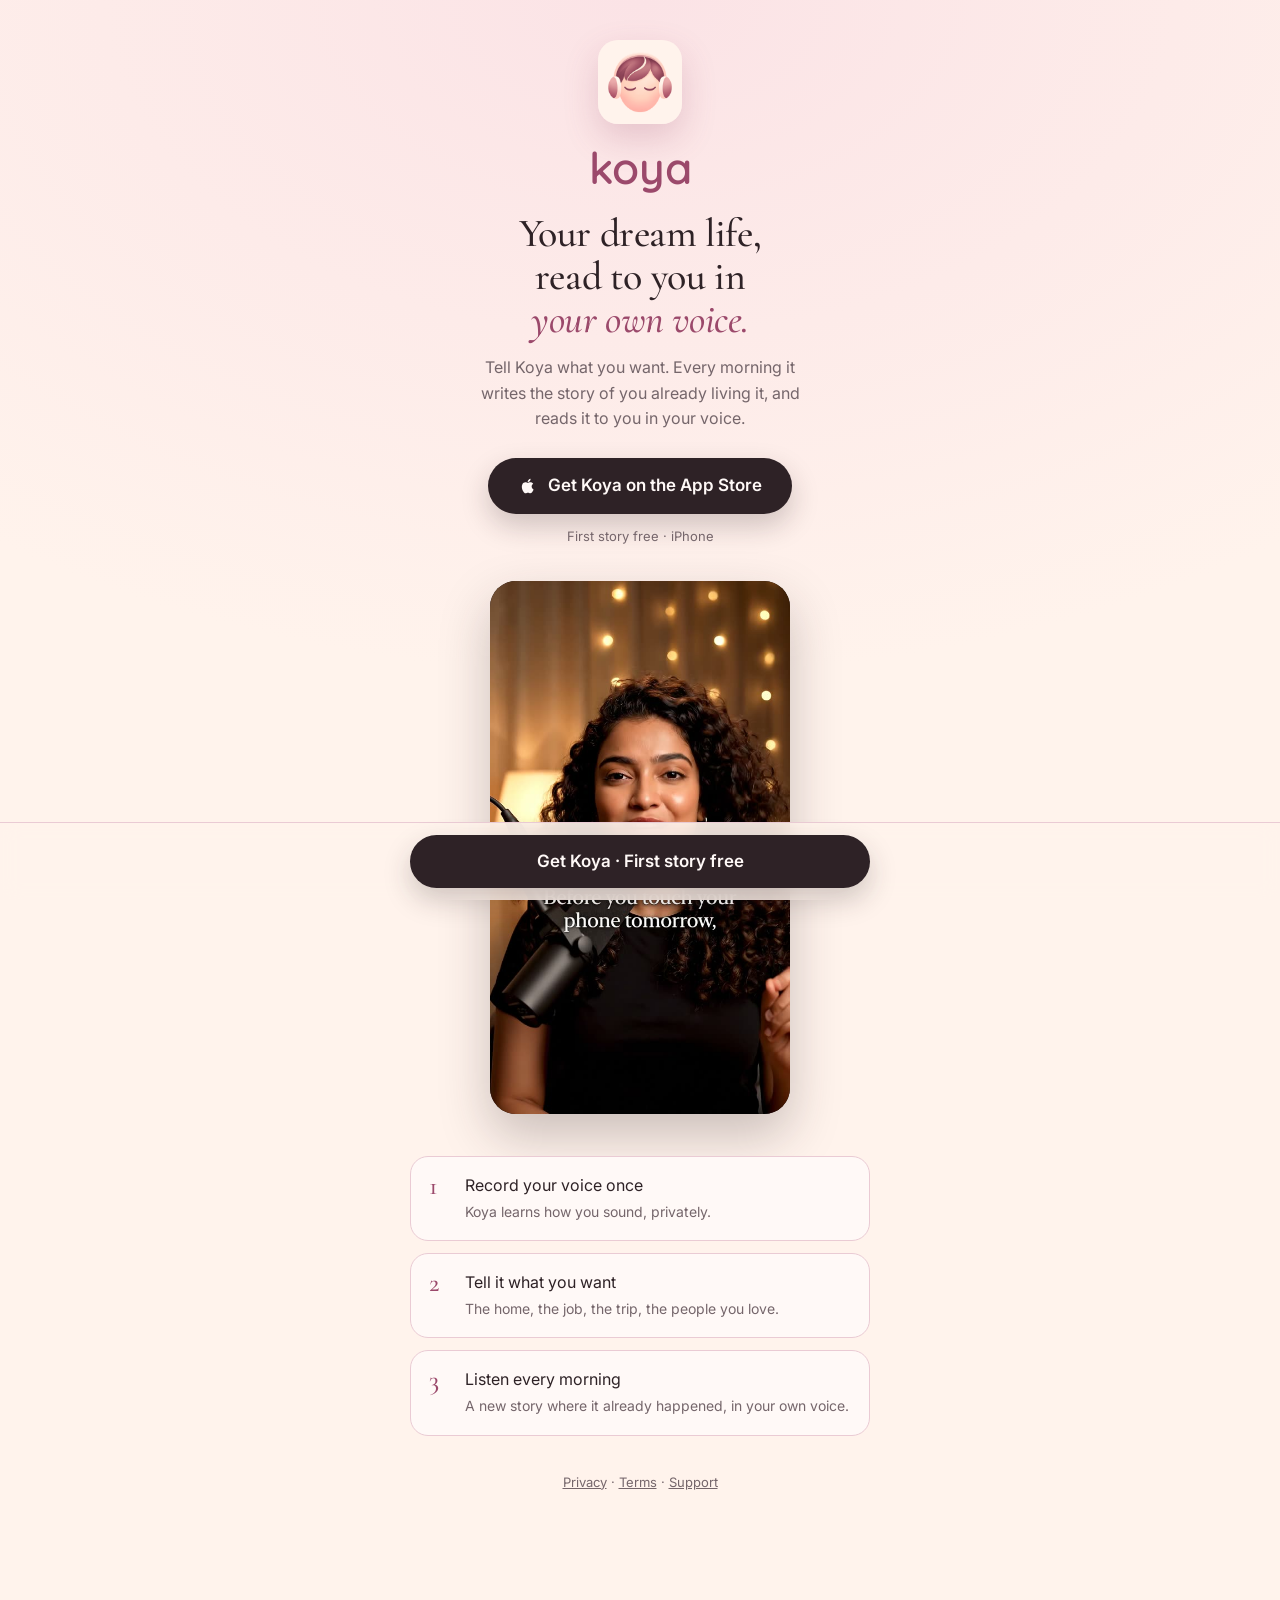
==== get.html @ e6a38f5e "Add Get Koya landing page for ads Co-Authored-By: Claude Opus 5.5 <noreply@anthropic.com> Claude-Ses" ====
<!DOCTYPE html>
<html lang="en">
<head>
<meta charset="utf-8">
<meta name="viewport" content="width=device-width, initial-scale=1, viewport-fit=cover">
<title>Koya: your dream life, in your own voice</title>
<meta name="description" content="Koya writes a short story of your goals already coming true and reads it to you in your own voice, every morning. First story free on iPhone.">
<meta property="og:title" content="Koya: your dream life, in your own voice">
<meta property="og:description" content="A new manifestation story every morning, read to you in your own voice. First story free on iPhone.">
<meta property="og:image" content="https://sibijr.github.io/koya-legal/assets/koya-ad-poster.jpg">
<meta name="apple-itunes-app" content="app-id=6812510895">
<link rel="icon" href="assets/koya-icon.png">
<link rel="preconnect" href="https://fonts.googleapis.com">
<link rel="preconnect" href="https://fonts.gstatic.com" crossorigin>
<link href="https://fonts.googleapis.com/css2?family=Cormorant+Garamond:ital,wght@0,500;1,500&family=Quicksand:wght@600&family=Inter:wght@400;500;600&display=swap" rel="stylesheet">
<style>
  :root {
    --paper:#FFF3EC; --surface:#FFF9F7; --ink:#2E2226; --ink2:#75666B;
    --rule:#EACBD4; --signal:#9B496B; --blush:#FBE3E6;
  }
  * { box-sizing:border-box; }
  html { -webkit-text-size-adjust:100%; }
  body {
    margin:0; color:var(--ink); background:var(--paper);
    background-image:radial-gradient(ellipse 120% 60% at 50% 0%, var(--blush) 0%, var(--paper) 70%);
    font:400 16px/1.6 Inter, -apple-system, BlinkMacSystemFont, "Segoe UI", sans-serif;
    padding:0 16px env(safe-area-inset-bottom);
  }
  main { max-width:460px; margin:0 auto; padding:40px 0 120px; text-align:center; }
  .icon { width:84px; height:84px; border-radius:20px; box-shadow:0 14px 34px rgba(155,73,107,.22); }
  .wordmark { font:600 44px/1 Quicksand, sans-serif; color:var(--signal); margin:14px 0 0; letter-spacing:-.01em; }
  h1 { font:500 40px/1.08 "Cormorant Garamond", Georgia, serif; margin:22px 0 0; letter-spacing:-.01em; }
  h1 i { color:var(--signal); }
  .sub { color:var(--ink2); font-size:16px; margin:14px auto 0; max-width:340px; }
  .cta {
    display:inline-flex; align-items:center; gap:10px; margin-top:26px;
    background:var(--ink); color:#FFF9F7; text-decoration:none;
    font:600 17px/1 Inter, sans-serif; padding:18px 30px; border-radius:999px;
    box-shadow:0 12px 28px rgba(46,34,38,.22);
  }
  .cta svg { width:20px; height:20px; fill:currentColor; }
  .fine { color:var(--ink2); font-size:13px; margin-top:12px; }
  .video {
    margin:34px auto 0; width:min(78vw,300px); aspect-ratio:9/16; border-radius:26px; overflow:hidden;
    box-shadow:0 22px 50px rgba(46,34,38,.25); background:#1a1214;
  }
  .video video { width:100%; height:100%; object-fit:cover; display:block; }
  .steps { text-align:left; margin:42px 0 0; padding:0; list-style:none; }
  .steps li {
    background:var(--surface); border:1px solid var(--rule); border-radius:18px;
    padding:16px 18px; margin-bottom:12px; display:flex; gap:14px; align-items:flex-start;
  }
  .steps b { font:500 26px/1 "Cormorant Garamond", serif; color:var(--signal); min-width:22px; }
  .steps p { margin:0; }
  .steps span { color:var(--ink2); font-size:14px; }
  .sticky {
    position:fixed; left:0; right:0; bottom:0; padding:12px 16px calc(12px + env(safe-area-inset-bottom));
    background:rgba(255,243,236,.92); backdrop-filter:blur(10px); -webkit-backdrop-filter:blur(10px);
    border-top:1px solid var(--rule); display:flex; justify-content:center;
  }
  .sticky .cta { margin:0; width:100%; max-width:460px; justify-content:center; }
  footer { color:var(--ink2); font-size:13px; margin-top:36px; }
  footer a { color:var(--ink2); }
</style>
</head>
<body>
<main>
  <img class="icon" src="assets/koya-icon.png" alt="Koya app icon" width="84" height="84">
  <p class="wordmark">koya</p>
  <h1>Your dream life,<br>read to you in<br><i>your own voice.</i></h1>
  <p class="sub">Tell Koya what you want. Every morning it writes the story of you already living it, and reads it to you in your voice.</p>

  <a class="cta" href="https://apps.apple.com/app/id6812510895" data-cta="hero">
    <svg viewBox="0 0 24 24" aria-hidden="true"><path d="M16.37 12.6c-.02-2.2 1.8-3.26 1.88-3.31-1.03-1.5-2.62-1.7-3.18-1.72-1.35-.14-2.64.8-3.33.8-.69 0-1.74-.78-2.86-.76-1.47.02-2.83.86-3.59 2.18-1.53 2.65-.39 6.57 1.1 8.72.73 1.05 1.6 2.23 2.73 2.19 1.1-.04 1.51-.71 2.84-.71 1.32 0 1.7.71 2.86.69 1.18-.02 1.93-1.07 2.65-2.13.84-1.22 1.18-2.4 1.2-2.46-.03-.01-2.3-.88-2.32-3.49zM14.2 6.13c.6-.73 1.01-1.75.9-2.76-.87.04-1.92.58-2.54 1.31-.56.65-1.05 1.69-.92 2.68.97.08 1.96-.49 2.56-1.23z"/></svg>
    Get Koya on the App Store
  </a>
  <p class="fine">First story free · iPhone</p>

  <div class="video">
    <video src="assets/koya-ad.mp4" poster="assets/koya-ad-poster.jpg" autoplay muted loop playsinline preload="metadata"></video>
  </div>

  <ul class="steps">
    <li><b>1</b><p>Record your voice once<br><span>Koya learns how you sound, privately.</span></p></li>
    <li><b>2</b><p>Tell it what you want<br><span>The home, the job, the trip, the people you love.</span></p></li>
    <li><b>3</b><p>Listen every morning<br><span>A new story where it already happened, in your own voice.</span></p></li>
  </ul>

  <footer>
    <a href="privacy.html">Privacy</a> · <a href="terms.html">Terms</a> · <a href="support.html">Support</a>
  </footer>
</main>

<div class="sticky">
  <a class="cta" href="https://apps.apple.com/app/id6812510895" data-cta="sticky">Get Koya · First story free</a>
</div>
</body>
</html>
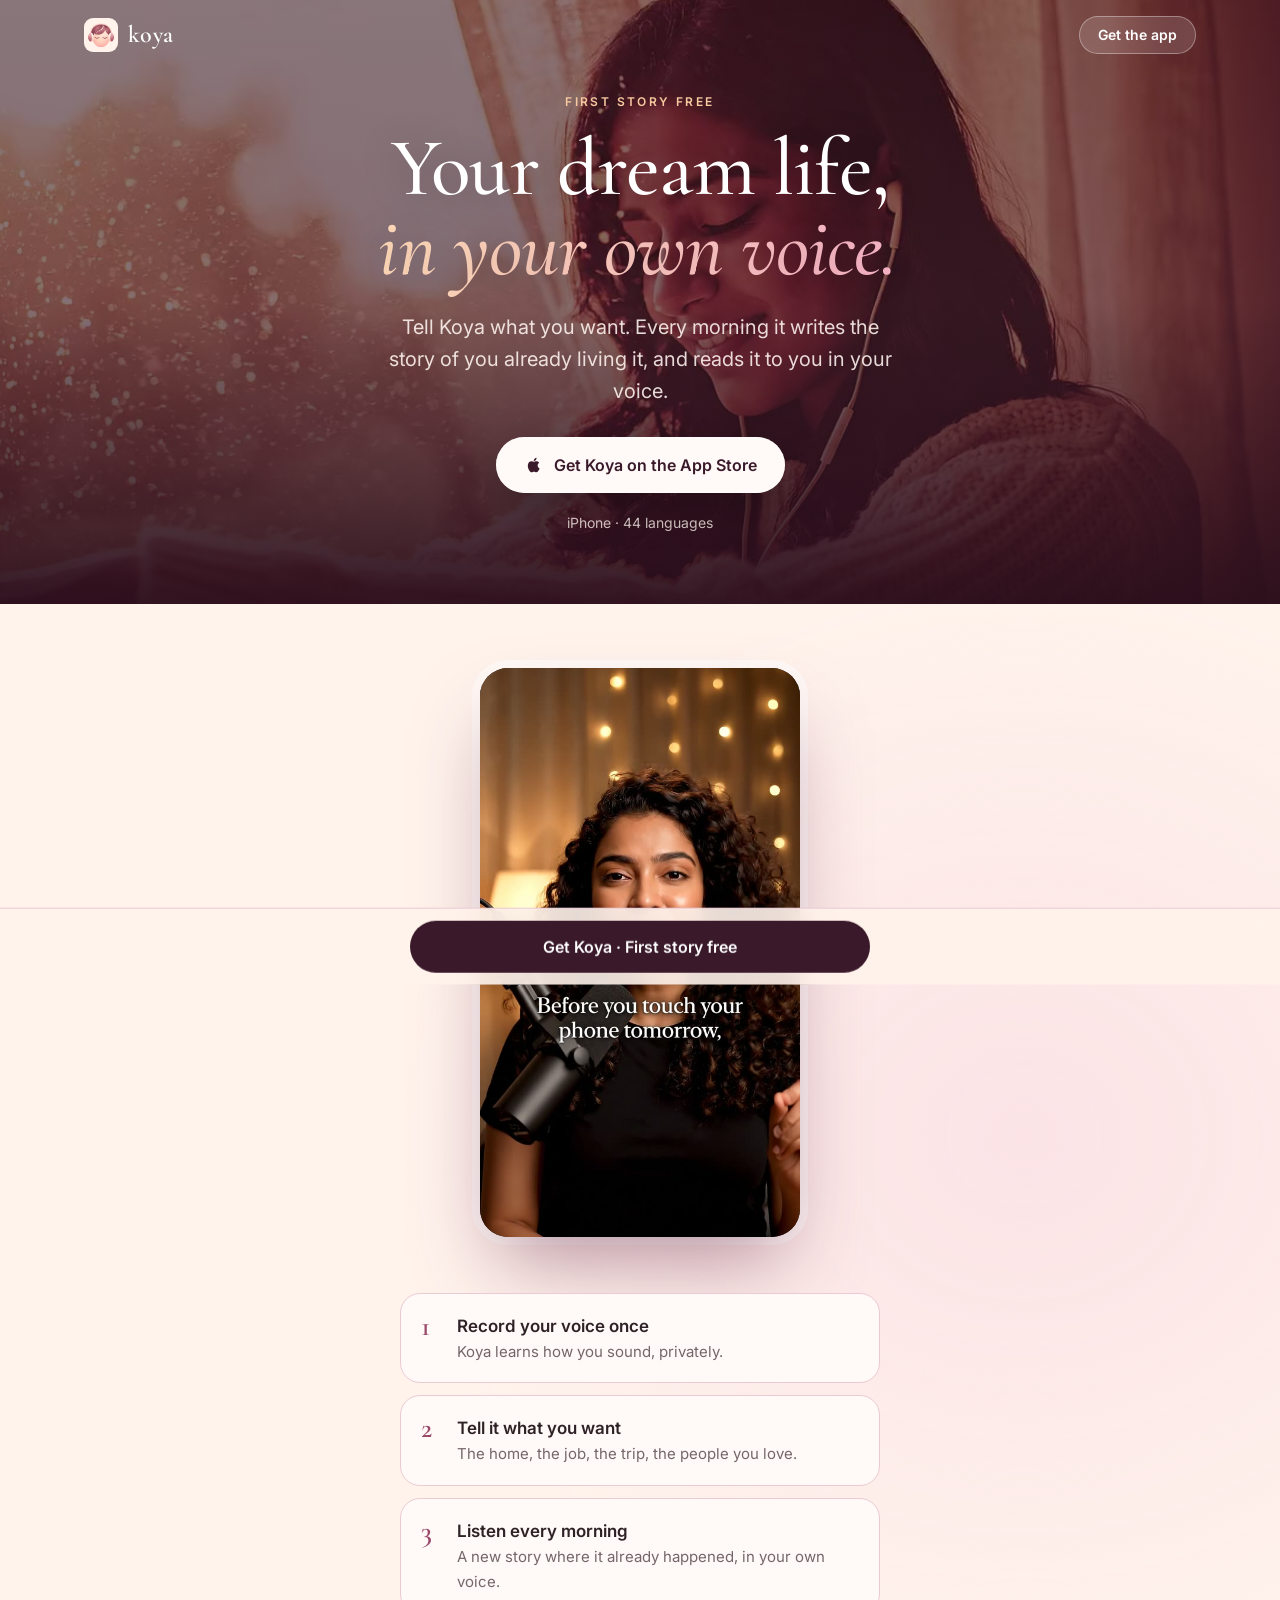
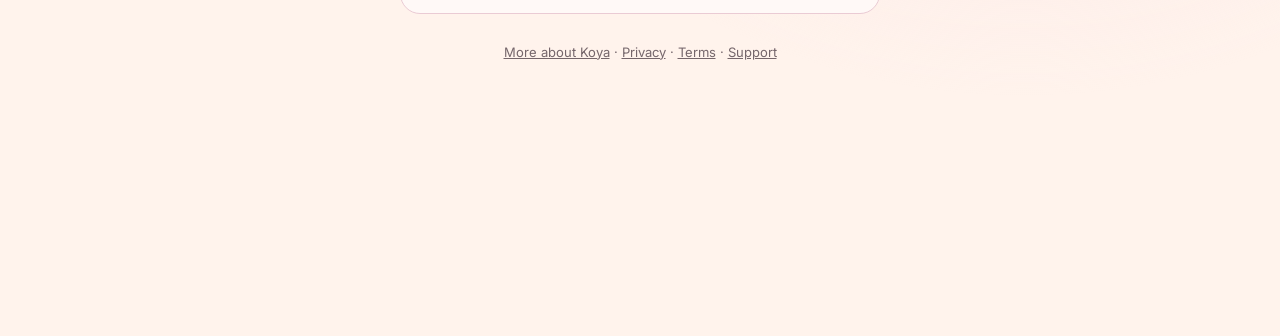
==== commit fc8cfc7b: "koyamanifest.com: new marketing site, restyled legal pages, ad landing page Hero and ambient video l" ====
--- a/get.html
+++ b/get.html
@@ -3,96 +3,89 @@
 <head>
 <meta charset="utf-8">
 <meta name="viewport" content="width=device-width, initial-scale=1, viewport-fit=cover">
-<title>Koya: your dream life, in your own voice</title>
+<title>Get Koya · Your dream life, in your own voice</title>
 <meta name="description" content="Koya writes a short story of your goals already coming true and reads it to you in your own voice, every morning. First story free on iPhone.">
+<link rel="canonical" href="https://koyamanifest.com/get">
 <meta property="og:title" content="Koya: your dream life, in your own voice">
 <meta property="og:description" content="A new manifestation story every morning, read to you in your own voice. First story free on iPhone.">
-<meta property="og:image" content="https://sibijr.github.io/koya-legal/assets/koya-ad-poster.jpg">
+<meta property="og:image" content="https://koyamanifest.com/assets/og.jpg">
+<meta name="twitter:card" content="summary_large_image">
 <meta name="apple-itunes-app" content="app-id=6812510895">
+<meta name="theme-color" content="#3A1A2A">
 <link rel="icon" href="assets/koya-icon.png">
 <link rel="preconnect" href="https://fonts.googleapis.com">
 <link rel="preconnect" href="https://fonts.gstatic.com" crossorigin>
-<link href="https://fonts.googleapis.com/css2?family=Cormorant+Garamond:ital,wght@0,500;1,500&family=Quicksand:wght@600&family=Inter:wght@400;500;600&display=swap" rel="stylesheet">
+<link href="https://fonts.googleapis.com/css2?family=Cormorant+Garamond:ital,wght@0,500;0,600;1,500;1,600&family=Inter:wght@400;500;600&display=swap" rel="stylesheet">
+<link rel="stylesheet" href="site.css">
 <style>
-  :root {
-    --paper:#FFF3EC; --surface:#FFF9F7; --ink:#2E2226; --ink2:#75666B;
-    --rule:#EACBD4; --signal:#9B496B; --blush:#FBE3E6;
-  }
-  * { box-sizing:border-box; }
-  html { -webkit-text-size-adjust:100%; }
-  body {
-    margin:0; color:var(--ink); background:var(--paper);
-    background-image:radial-gradient(ellipse 120% 60% at 50% 0%, var(--blush) 0%, var(--paper) 70%);
-    font:400 16px/1.6 Inter, -apple-system, BlinkMacSystemFont, "Segoe UI", sans-serif;
-    padding:0 16px env(safe-area-inset-bottom);
-  }
-  main { max-width:460px; margin:0 auto; padding:40px 0 120px; text-align:center; }
-  .icon { width:84px; height:84px; border-radius:20px; box-shadow:0 14px 34px rgba(155,73,107,.22); }
-  .wordmark { font:600 44px/1 Quicksand, sans-serif; color:var(--signal); margin:14px 0 0; letter-spacing:-.01em; }
-  h1 { font:500 40px/1.08 "Cormorant Garamond", Georgia, serif; margin:22px 0 0; letter-spacing:-.01em; }
-  h1 i { color:var(--signal); }
-  .sub { color:var(--ink2); font-size:16px; margin:14px auto 0; max-width:340px; }
-  .cta {
-    display:inline-flex; align-items:center; gap:10px; margin-top:26px;
-    background:var(--ink); color:#FFF9F7; text-decoration:none;
-    font:600 17px/1 Inter, sans-serif; padding:18px 30px; border-radius:999px;
-    box-shadow:0 12px 28px rgba(46,34,38,.22);
-  }
-  .cta svg { width:20px; height:20px; fill:currentColor; }
-  .fine { color:var(--ink2); font-size:13px; margin-top:12px; }
-  .video {
-    margin:34px auto 0; width:min(78vw,300px); aspect-ratio:9/16; border-radius:26px; overflow:hidden;
-    box-shadow:0 22px 50px rgba(46,34,38,.25); background:#1a1214;
-  }
-  .video video { width:100%; height:100%; object-fit:cover; display:block; }
-  .steps { text-align:left; margin:42px 0 0; padding:0; list-style:none; }
-  .steps li {
-    background:var(--surface); border:1px solid var(--rule); border-radius:18px;
-    padding:16px 18px; margin-bottom:12px; display:flex; gap:14px; align-items:flex-start;
-  }
-  .steps b { font:500 26px/1 "Cormorant Garamond", serif; color:var(--signal); min-width:22px; }
-  .steps p { margin:0; }
-  .steps span { color:var(--ink2); font-size:14px; }
-  .sticky {
-    position:fixed; left:0; right:0; bottom:0; padding:12px 16px calc(12px + env(safe-area-inset-bottom));
-    background:rgba(255,243,236,.92); backdrop-filter:blur(10px); -webkit-backdrop-filter:blur(10px);
-    border-top:1px solid var(--rule); display:flex; justify-content:center;
-  }
-  .sticky .cta { margin:0; width:100%; max-width:460px; justify-content:center; }
-  footer { color:var(--ink2); font-size:13px; margin-top:36px; }
-  footer a { color:var(--ink2); }
+  .get-hero { min-height:auto; padding-bottom:30px; }
+  .get-hero .hero-inner { grid-template-columns:1fr; text-align:center; padding:96px 20px 40px; max-width:620px; }
+  .get-hero .lede { margin:22px auto 30px; }
+  .get-hero .hero-cta { justify-content:center; flex-direction:column; }
+  .get-hero .hero-shade { background:linear-gradient(to bottom, rgba(42,14,28,.55), rgba(58,26,42,.62) 50%, rgba(42,14,28,.95)); }
+  .get-hero .hero-video { object-position:78% center; }
+  .reel { width:min(78vw, 320px); aspect-ratio:9/16; margin:0 auto; border-radius:28px; overflow:hidden; background:#1a1214;
+    box-shadow:0 40px 80px -20px rgba(110,47,77,.5), 0 0 0 8px rgba(255,255,255,.5); }
+  .reel video { width:100%; height:100%; object-fit:cover; display:block; }
+  .get-steps { list-style:none; padding:0; margin:56px auto 0; max-width:480px; display:grid; gap:12px; text-align:left; }
+  .get-steps li { display:flex; gap:16px; align-items:flex-start; background:var(--surface); border:1px solid var(--rule); border-radius:20px; padding:18px 20px; }
+  .get-steps b { font:600 28px/1 var(--serif); color:var(--signal); min-width:20px; }
+  .get-steps p { margin:0; font-weight:600; } .get-steps span { display:block; font-weight:400; color:var(--ink2); font-size:15px; }
+  .sticky { position:fixed; left:0; right:0; bottom:0; z-index:40; padding:12px 16px calc(12px + env(safe-area-inset-bottom));
+    background:rgba(255,243,236,.9); backdrop-filter:blur(12px); -webkit-backdrop-filter:blur(12px); border-top:1px solid var(--rule);
+    display:flex; justify-content:center; transform:translateY(110%); transition:transform .4s; }
+  .sticky.show { transform:none; }
+  .sticky .btn { width:100%; max-width:460px; justify-content:center; background:var(--plum); color:#fff; }
+  .get-body { padding-bottom:120px; }
 </style>
 </head>
 <body>
-<main>
-  <img class="icon" src="assets/koya-icon.png" alt="Koya app icon" width="84" height="84">
-  <p class="wordmark">koya</p>
-  <h1>Your dream life,<br>read to you in<br><i>your own voice.</i></h1>
-  <p class="sub">Tell Koya what you want. Every morning it writes the story of you already living it, and reads it to you in your voice.</p>
 
-  <a class="cta" href="https://apps.apple.com/app/id6812510895" data-cta="hero">
-    <svg viewBox="0 0 24 24" aria-hidden="true"><path d="M16.37 12.6c-.02-2.2 1.8-3.26 1.88-3.31-1.03-1.5-2.62-1.7-3.18-1.72-1.35-.14-2.64.8-3.33.8-.69 0-1.74-.78-2.86-.76-1.47.02-2.83.86-3.59 2.18-1.53 2.65-.39 6.57 1.1 8.72.73 1.05 1.6 2.23 2.73 2.19 1.1-.04 1.51-.71 2.84-.71 1.32 0 1.7.71 2.86.69 1.18-.02 1.93-1.07 2.65-2.13.84-1.22 1.18-2.4 1.2-2.46-.03-.01-2.3-.88-2.32-3.49zM14.2 6.13c.6-.73 1.01-1.75.9-2.76-.87.04-1.92.58-2.54 1.31-.56.65-1.05 1.69-.92 2.68.97.08 1.96-.49 2.56-1.23z"/></svg>
-    Get Koya on the App Store
-  </a>
-  <p class="fine">First story free · iPhone</p>
+<header class="nav" id="nav">
+  <a class="logo" href="/" aria-label="Koya home"><img src="assets/icon.webp" alt="" width="34" height="34"><span>koya</span></a>
+  <a class="btn btn-small" href="https://apps.apple.com/app/id6812510895" data-cta="nav">Get the app</a>
+</header>
 
-  <div class="video">
-    <video src="assets/koya-ad.mp4" poster="assets/koya-ad-poster.jpg" autoplay muted loop playsinline preload="metadata"></video>
+<section class="hero get-hero">
+  <video class="hero-video" src="assets/hero.mp4" poster="assets/hero-poster.jpg" autoplay muted loop playsinline preload="auto" aria-hidden="true"></video>
+  <div class="hero-shade"></div>
+  <div class="hero-inner">
+    <div class="hero-copy">
+      <p class="kicker">First story free</p>
+      <h1>Your dream life,<br><em>in your own voice.</em></h1>
+      <p class="lede">Tell Koya what you want. Every morning it writes the story of you already living it, and reads it to you in your voice.</p>
+      <div class="hero-cta">
+        <a class="btn btn-light" href="https://apps.apple.com/app/id6812510895" data-cta="hero">
+          <svg viewBox="0 0 24 24" aria-hidden="true"><path d="M16.37 12.6c-.02-2.2 1.8-3.26 1.88-3.31-1.03-1.5-2.62-1.7-3.18-1.72-1.35-.14-2.64.8-3.33.8-.69 0-1.74-.78-2.86-.76-1.47.02-2.83.86-3.59 2.18-1.53 2.65-.39 6.57 1.1 8.72.73 1.05 1.6 2.23 2.73 2.19 1.1-.04 1.51-.71 2.84-.71 1.32 0 1.7.71 2.86.69 1.18-.02 1.93-1.07 2.65-2.13.84-1.22 1.18-2.4 1.2-2.46-.03-.01-2.3-.88-2.32-3.49zM14.2 6.13c.6-.73 1.01-1.75.9-2.76-.87.04-1.92.58-2.54 1.31-.56.65-1.05 1.69-.92 2.68.97.08 1.96-.49 2.56-1.23z"/></svg>
+          Get Koya on the App Store
+        </a>
+        <span class="hero-fine">iPhone · 44 languages</span>
+      </div>
+    </div>
   </div>
+</section>
 
-  <ul class="steps">
-    <li><b>1</b><p>Record your voice once<br><span>Koya learns how you sound, privately.</span></p></li>
-    <li><b>2</b><p>Tell it what you want<br><span>The home, the job, the trip, the people you love.</span></p></li>
-    <li><b>3</b><p>Listen every morning<br><span>A new story where it already happened, in your own voice.</span></p></li>
-  </ul>
+<section class="story get-body">
+  <div class="wrap" style="padding-top:64px;text-align:center">
+    <div class="reel"><video src="assets/koya-ad.mp4" poster="assets/koya-ad-poster.jpg" autoplay muted loop playsinline preload="metadata"></video></div>
+    <ul class="get-steps">
+      <li><b>1</b><p>Record your voice once<span>Koya learns how you sound, privately.</span></p></li>
+      <li><b>2</b><p>Tell it what you want<span>The home, the job, the trip, the people you love.</span></p></li>
+      <li><b>3</b><p>Listen every morning<span>A new story where it already happened, in your own voice.</span></p></li>
+    </ul>
+    <p class="fineprint"><a href="/">More about Koya</a> · <a href="privacy">Privacy</a> · <a href="terms">Terms</a> · <a href="support">Support</a></p>
+  </div>
+</section>
 
-  <footer>
-    <a href="privacy.html">Privacy</a> · <a href="terms.html">Terms</a> · <a href="support.html">Support</a>
-  </footer>
-</main>
+<div class="sticky" id="sticky">
+  <a class="btn" href="https://apps.apple.com/app/id6812510895" data-cta="sticky">Get Koya · First story free</a>
+</div>
 
-<div class="sticky">
-  <a class="cta" href="https://apps.apple.com/app/id6812510895" data-cta="sticky">Get Koya · First story free</a>
-</div>
+<script>
+  const nav = document.getElementById('nav'), st = document.getElementById('sticky');
+  const f = () => { nav.classList.toggle('solid', scrollY > 300); st.classList.toggle('show', scrollY > 420); };
+  addEventListener('scroll', f, { passive:true }); f();
+  if (matchMedia('(prefers-reduced-motion: reduce)').matches) document.querySelectorAll('video').forEach(v => { v.pause(); v.removeAttribute('autoplay'); });
+</script>
 </body>
 </html>
--- a/site.css
+++ b/site.css
@@ -0,0 +1,236 @@
+/* Koya marketing site. Brand tokens match ios/Koya/Theme.swift (paper, ink, signal). */
+:root {
+  --paper:#FFF3EC; --surface:#FFF9F7; --ink:#2E2226; --ink2:#75666B;
+  --rule:#EACBD4; --signal:#9B496B; --blush:#FBE3E6; --peach:#F9D2BE;
+  --plum:#3A1A2A; --plum2:#6E2F4D; --gold:#F6C9A0;
+  --serif:"Cormorant Garamond", Georgia, serif;
+  --sans:Inter, -apple-system, BlinkMacSystemFont, "Segoe UI", sans-serif;
+}
+* { box-sizing:border-box; }
+html { -webkit-text-size-adjust:100%; scroll-behavior:smooth; }
+body { margin:0; background:var(--paper); color:var(--ink); font:400 17px/1.65 var(--sans); overflow-x:hidden; }
+img { max-width:100%; height:auto; display:block; }
+a { color:inherit; }
+.wrap { max-width:1160px; margin:0 auto; padding:0 24px; }
+.center { text-align:center; margin-left:auto; margin-right:auto; }
+.ta{font-family:"Noto Sans Tamil",var(--sans)} .hi{font-family:"Noto Sans Devanagari",var(--sans)}
+.te{font-family:"Noto Sans Telugu",var(--sans)} .ml{font-family:"Noto Sans Malayalam",var(--sans)}
+.kn{font-family:"Noto Sans Kannada",var(--sans)} .bn{font-family:"Noto Sans Bengali",var(--sans)}
+
+h1, h2 { font-family:var(--serif); font-weight:500; letter-spacing:-.01em; margin:0; }
+h1 em, h2 em { font-style:italic; }
+h2 { font-size:clamp(36px, 5vw, 60px); line-height:1.05; max-width:760px; }
+h2 em { color:var(--signal); }
+h3 { font:600 19px/1.3 var(--sans); margin:0 0 6px; letter-spacing:-.01em; }
+.kicker { font:600 12px/1 var(--sans); letter-spacing:.2em; text-transform:uppercase; color:var(--gold); margin:0 0 20px; }
+.kicker.dark { color:var(--signal); }
+.lede { font-size:clamp(17px, 1.6vw, 20px); line-height:1.6; }
+.muted { color:var(--ink2); }
+.fineprint { color:var(--ink2); font-size:13px; margin-top:28px; }
+section { position:relative; }
+section > .wrap { padding-top:clamp(80px, 11vw, 140px); padding-bottom:clamp(80px, 11vw, 140px); }
+
+/* Buttons */
+.btn { display:inline-flex; align-items:center; gap:10px; text-decoration:none; font:600 16px/1 var(--sans);
+  padding:18px 28px; border-radius:999px; transition:transform .25s, box-shadow .25s; white-space:nowrap; }
+.btn svg { width:20px; height:20px; fill:currentColor; }
+.btn:hover { transform:translateY(-2px); }
+.btn-light { background:#FFF9F7; color:var(--plum); box-shadow:0 14px 40px rgba(0,0,0,.25), 0 0 0 1px rgba(255,255,255,.4) inset; }
+.btn-light:hover { box-shadow:0 18px 50px rgba(246,201,160,.45); }
+.btn-small { padding:11px 18px; font-size:14px; background:rgba(255,249,247,.14); color:#fff;
+  border:1px solid rgba(255,255,255,.35); backdrop-filter:blur(8px); -webkit-backdrop-filter:blur(8px); }
+
+/* Nav */
+.nav { position:fixed; inset:0 0 auto; z-index:50; display:flex; align-items:center; justify-content:space-between; gap:20px;
+  padding:16px max(24px, calc((100vw - 1160px)/2 + 24px)); color:#fff; transition:background .35s, color .35s, box-shadow .35s; }
+.nav nav { display:flex; gap:30px; font-size:15px; }
+.nav nav a { text-decoration:none; opacity:.85; } .nav nav a:hover { opacity:1; }
+.logo { display:flex; align-items:center; gap:10px; text-decoration:none; font:600 24px/1 var(--serif); letter-spacing:.02em; }
+.logo img { border-radius:9px; }
+.nav.solid { background:rgba(255,243,236,.86); color:var(--ink); box-shadow:0 1px 0 var(--rule);
+  backdrop-filter:blur(14px) saturate(1.4); -webkit-backdrop-filter:blur(14px) saturate(1.4); }
+.nav.solid .btn-small { background:var(--plum); border-color:var(--plum); color:#fff; }
+
+/* Hero */
+.hero { min-height:min(100svh, 1000px); display:flex; align-items:center; overflow:hidden; color:#fff; background:var(--plum); }
+.hero-video { position:absolute; inset:0; width:100%; height:100%; object-fit:cover; transform:scale(1.04); animation:drift 24s ease-in-out infinite alternate; }
+@keyframes drift { to { transform:scale(1.12) translate(-1.5%, -1%); } }
+.hero-shade { position:absolute; inset:0;
+  background:
+    radial-gradient(ellipse 80% 70% at 85% 30%, rgba(246,201,160,.18), transparent 60%),
+    linear-gradient(100deg, rgba(42,14,28,.88) 0%, rgba(58,26,42,.62) 42%, rgba(110,47,77,.18) 75%, rgba(58,26,42,.35) 100%),
+    linear-gradient(to top, rgba(42,14,28,.85), transparent 35%); }
+.hero-grain { position:absolute; inset:-50%; opacity:.07; pointer-events:none;
+  background-image:url("data:image/svg+xml,%3Csvg xmlns='http://www.w3.org/2000/svg' width='160' height='160'%3E%3Cfilter id='n'%3E%3CfeTurbulence baseFrequency='.9' numOctaves='2'/%3E%3C/filter%3E%3Crect width='100%25' height='100%25' filter='url(%23n)'/%3E%3C/svg%3E");
+  animation:grain 1.2s steps(4) infinite; }
+@keyframes grain { 25%{transform:translate(-3%,2%)} 50%{transform:translate(2%,-3%)} 75%{transform:translate(-1%,3%)} }
+.hero-inner { position:relative; z-index:2; width:100%; max-width:1160px; margin:0 auto; padding:120px 24px 90px;
+  display:grid; grid-template-columns:1.15fr .85fr; gap:40px; align-items:center; }
+.hero h1 { font-size:clamp(46px, 6.4vw, 92px); line-height:.98; text-shadow:0 4px 40px rgba(0,0,0,.25); }
+.hero h1 em { color:var(--gold); background:linear-gradient(90deg, #FFD9B8, #F7B3C6, #FFD9B8); background-size:200% auto;
+  -webkit-background-clip:text; background-clip:text; color:transparent; animation:shine 7s linear infinite; padding-right:.06em; }
+@keyframes shine { to { background-position:200% center; } }
+.hero .lede { max-width:520px; margin:26px 0 34px; color:rgba(255,245,240,.88); }
+.hero-cta { display:flex; align-items:center; gap:18px; flex-wrap:wrap; }
+.hero-fine { font-size:14px; color:rgba(255,245,240,.75); }
+.now { align-self:end; justify-self:end; display:flex; align-items:center; gap:14px; padding:12px 20px 12px 12px; border-radius:22px;
+  background:rgba(58,26,42,.42); border:1px solid rgba(255,255,255,.22); backdrop-filter:blur(16px) saturate(1.3); -webkit-backdrop-filter:blur(16px) saturate(1.3);
+  box-shadow:0 20px 50px rgba(0,0,0,.25); animation:float 7s ease-in-out infinite; margin-bottom:-20px; }
+.now.reveal.in { animation:float 7s ease-in-out infinite; }
+@keyframes float { 50% { translate:0 -10px; } }
+.now img { border-radius:11px; }
+.now-txt { display:flex; flex-direction:column; line-height:1.3; }
+.now-txt small { font-size:11px; letter-spacing:.08em; text-transform:uppercase; color:rgba(255,236,228,.7); }
+.now-txt b { font:500 20px/1.2 var(--serif); }
+.wave { display:flex; gap:4px; align-items:center; height:28px; margin-left:6px; }
+.wave i, .bigwave i { display:block; width:3px; border-radius:3px; background:linear-gradient(#FFD9B8, #F7B3C6); animation:eq 1.1s ease-in-out infinite; }
+.wave i { height:18px; }
+.wave i:nth-child(3n) { animation-delay:-.3s } .wave i:nth-child(3n+1) { animation-delay:-.7s } .wave i:nth-child(4n) { animation-duration:.8s }
+@keyframes eq { 0%,100% { transform:scaleY(.3); } 50% { transform:scaleY(1); } }
+.scroll-hint { position:absolute; z-index:2; left:50%; bottom:26px; width:26px; height:42px; margin-left:-13px; border:1.5px solid rgba(255,255,255,.5); border-radius:20px; }
+.scroll-hint span { position:absolute; left:50%; top:8px; width:4px; height:8px; margin-left:-2px; border-radius:2px; background:#fff; animation:scrolly 1.8s infinite; }
+@keyframes scrolly { to { transform:translateY(14px); opacity:0; } }
+
+/* Marquee */
+.marquee { overflow:hidden; background:var(--plum); color:rgba(255,236,228,.92); border-top:1px solid rgba(255,255,255,.08); }
+.track { display:flex; gap:60px; width:max-content; padding:22px 0; animation:marq 50s linear infinite; font-size:18px; }
+.track span::before { content:"✦"; color:var(--gold); margin-right:60px; font-family:var(--sans); }
+@keyframes marq { to { transform:translateX(-50%); } }
+
+/* Story */
+.story { background:radial-gradient(ellipse 70% 60% at 80% 40%, var(--blush), transparent 70%), var(--paper); }
+.story-grid { display:grid; grid-template-columns:1fr 1fr; gap:70px; align-items:center; }
+.story-copy p { max-width:470px; margin:22px 0 0; }
+.story-card { margin:0; background:rgba(255,249,247,.85); border:1px solid var(--rule); border-radius:28px; padding:28px;
+  box-shadow:0 40px 80px -30px rgba(110,47,77,.35), 0 0 0 8px rgba(255,255,255,.35); backdrop-filter:blur(10px); }
+.story-head { display:flex; align-items:center; gap:14px; }
+.story-head img { border-radius:11px; }
+.story-head div { flex:1; display:flex; flex-direction:column; }
+.story-head b { font-weight:600; } .story-head span { font-size:13px; color:var(--ink2); }
+.play { width:48px; height:48px; border:0; border-radius:50%; cursor:pointer; background:var(--signal); color:#fff; display:grid; place-items:center;
+  box-shadow:0 8px 24px rgba(155,73,107,.4); transition:transform .2s; }
+.play svg { width:22px; height:22px; fill:currentColor; margin-left:2px; }
+.play:hover { transform:scale(1.06); }
+.play.on { animation:ring 1.6s infinite; }
+@keyframes ring { 0% { box-shadow:0 0 0 0 rgba(155,73,107,.45); } 100% { box-shadow:0 0 0 18px rgba(155,73,107,0); } }
+.story-text { font:500 clamp(21px, 2.1vw, 26px)/1.5 var(--serif); margin:24px 0; color:rgba(46,34,38,.22); }
+.story-text span { transition:color .5s; }
+.story-text span.lit { color:var(--ink); }
+.story-foot { display:flex; align-items:center; gap:16px; font-size:13px; color:var(--ink2); }
+.bar { flex:1; height:4px; border-radius:4px; background:var(--rule); overflow:hidden; }
+.bar i { display:block; height:100%; width:0; background:linear-gradient(90deg, var(--signal), #E59AB4); transition:width .2s linear; }
+
+/* How */
+.how { background:linear-gradient(var(--paper), var(--blush)); }
+.how h2 { margin-bottom:64px; }
+.steps { display:grid; grid-template-columns:repeat(3, 1fr); gap:28px; }
+.step { background:var(--surface); border:1px solid var(--rule); border-radius:28px; padding:0 28px 30px; overflow:hidden; position:relative; }
+.step-phone { height:330px; overflow:hidden; margin:0 -28px 24px; padding-top:30px;
+  background:radial-gradient(circle at 50% 70%, #F7C8D6, var(--blush) 60%); }
+.step-phone img { width:66%; margin:0 auto; filter:drop-shadow(0 20px 30px rgba(110,47,77,.3)); transition:transform .6s cubic-bezier(.2,.8,.2,1); }
+.step:hover .step-phone img { transform:translateY(-12px); }
+.num { position:absolute; top:18px; left:20px; width:36px; height:36px; border-radius:50%; background:#fff; color:var(--signal);
+  font:600 20px/36px var(--serif); text-align:center; box-shadow:0 4px 14px rgba(110,47,77,.18); }
+.step p { color:var(--ink2); margin:0; font-size:16px; }
+
+/* Voice */
+.voice { color:#fff; background:var(--plum); overflow:hidden; }
+.voice-video { position:absolute; inset:0; width:100%; height:100%; object-fit:cover; opacity:.85; }
+.voice-shade { position:absolute; inset:0; background:radial-gradient(ellipse at center, rgba(58,26,42,.25), rgba(42,14,28,.8)); }
+.voice-inner { position:relative; text-align:center; }
+.voice h2 { margin:0 auto; } .voice h2 em { color:var(--gold); }
+.voice .lede { max-width:600px; margin:26px auto 0; color:rgba(255,245,240,.88); }
+.bigwave { display:flex; justify-content:center; align-items:center; gap:6px; height:90px; margin-top:50px; }
+.bigwave i { width:4px; height:80px; }
+.bigwave i:nth-child(odd) { animation-delay:-.4s; } .bigwave i:nth-child(3n) { animation-delay:-.8s; animation-duration:1.4s; }
+.bigwave i:nth-child(5n) { animation-duration:.9s; } .bigwave i:nth-child(7n) { animation-delay:-.2s; }
+.bigwave i:nth-child(-n+4), .bigwave i:nth-last-child(-n+4) { opacity:.4; }
+
+/* Languages */
+.langs { background:var(--paper); }
+.scripts { display:flex; flex-wrap:wrap; justify-content:center; gap:14px; margin-top:54px; }
+.scripts span { padding:14px 24px; border-radius:999px; background:var(--surface); border:1px solid var(--rule); font-size:clamp(17px, 2vw, 22px);
+  color:var(--plum2); transition:transform .3s, background .3s, color .3s; }
+.scripts span:hover { transform:translateY(-4px) rotate(-1deg); background:var(--signal); color:#fff; }
+.scripts span:nth-child(-n+7) { background:linear-gradient(135deg, #FFF9F7, var(--blush)); border-color:#E7B4C5; }
+
+/* Features */
+.features { background:linear-gradient(var(--paper), #FBE8E6 60%, var(--paper)); }
+.features h2 { margin-bottom:56px; }
+.grid { display:grid; grid-template-columns:repeat(3, 1fr); gap:20px; }
+.feat { background:rgba(255,249,247,.7); border:1px solid var(--rule); border-radius:24px; padding:28px; transition:transform .3s, box-shadow .3s; }
+.feat:hover { transform:translateY(-4px); box-shadow:0 24px 50px -20px rgba(110,47,77,.3); }
+.ico { width:48px; height:48px; border-radius:14px; display:grid; place-items:center; font-size:22px; color:var(--signal);
+  background:linear-gradient(135deg, var(--blush), var(--peach)); margin-bottom:18px; }
+.feat p { margin:0; color:var(--ink2); font-size:15.5px; }
+.gallery { display:flex; justify-content:center; align-items:flex-start; gap:18px; margin-top:80px; height:520px; overflow:hidden;
+  -webkit-mask-image:linear-gradient(to bottom, #000 75%, transparent); mask-image:linear-gradient(to bottom, #000 75%, transparent); }
+.gallery img { width:210px; filter:drop-shadow(0 20px 30px rgba(110,47,77,.25)); transition:transform .5s; }
+.gallery img:nth-child(1), .gallery img:nth-child(5) { transform:translateY(80px); }
+.gallery img:nth-child(2), .gallery img:nth-child(4) { transform:translateY(36px); }
+.gallery img:hover { transform:translateY(0) scale(1.02); }
+
+/* Privacy promise */
+.promise { background:var(--surface); border-top:1px solid var(--rule); border-bottom:1px solid var(--rule); }
+.promise-grid { display:grid; grid-template-columns:1fr 1fr; gap:70px; align-items:start; }
+.promise-grid > div p { max-width:440px; margin:22px 0; }
+.link { color:var(--signal); font-weight:600; text-decoration:none; border-bottom:1px solid currentColor; padding-bottom:2px; }
+.promises { list-style:none; margin:0; padding:0; display:grid; gap:14px; }
+.promises li { padding:20px 22px 20px 58px; background:var(--paper); border:1px solid var(--rule); border-radius:18px; position:relative; color:var(--ink2); font-size:16px; }
+.promises li::before { content:"✓"; position:absolute; left:20px; top:19px; width:24px; height:24px; border-radius:50%; background:var(--signal); color:#fff;
+  font-size:13px; line-height:24px; text-align:center; }
+.promises b { color:var(--ink); }
+
+/* Final */
+.final { color:#fff; overflow:hidden;
+  background:radial-gradient(ellipse 60% 80% at 20% 60%, rgba(246,201,160,.35), transparent 60%), linear-gradient(135deg, var(--plum), #8C3D63 60%, #B5627F); }
+.final-grid { display:grid; grid-template-columns:1fr 1fr; gap:70px; align-items:center; }
+.final-art img { border-radius:32px; box-shadow:0 50px 90px -30px rgba(0,0,0,.55); transform:rotate(-2deg); }
+.final-icon { border-radius:22px; box-shadow:0 18px 40px rgba(0,0,0,.3); margin-bottom:28px; }
+.final h2 em { color:var(--gold); }
+.final .lede { margin:20px 0 34px; color:rgba(255,245,240,.88); max-width:420px; }
+
+/* Footer */
+.foot { background:#2A1220; color:rgba(255,236,228,.7); font-size:14px; }
+.foot-inner { display:flex; flex-wrap:wrap; align-items:center; justify-content:space-between; gap:20px; padding-top:40px; padding-bottom:40px; }
+.foot .logo { color:#fff; font-size:22px; }
+.foot .logo img { border-radius:7px; }
+.foot nav { display:flex; gap:26px; }
+.foot nav a { text-decoration:none; } .foot nav a:hover { color:#fff; }
+.foot p { width:100%; margin:0; font-size:13px; opacity:.7; }
+
+/* Reveal */
+.reveal { opacity:0; transform:translateY(28px); transition:opacity .9s cubic-bezier(.2,.8,.2,1), transform .9s cubic-bezier(.2,.8,.2,1); }
+.reveal.in { opacity:1; transform:none; }
+
+/* Responsive */
+@media (max-width: 900px) {
+  .nav nav { display:none; }
+  .hero-inner { grid-template-columns:1fr; text-align:center; padding:110px 20px 70px; }
+  .hero .lede { margin-left:auto; margin-right:auto; }
+  .hero-cta { justify-content:center; flex-direction:column; }
+  .hero { align-items:flex-end; }
+  .hero-video { object-position:78% center; }
+  .now { justify-self:center; margin:6px 0 0; }
+  .hero-shade { background:linear-gradient(to bottom, rgba(42,14,28,.55), rgba(58,26,42,.6) 50%, rgba(42,14,28,.92)); }
+  .story-grid, .promise-grid, .final-grid { grid-template-columns:1fr; gap:44px; }
+  .steps { grid-template-columns:1fr; max-width:460px; margin:0 auto; }
+  .grid { grid-template-columns:1fr 1fr; }
+  .gallery { height:300px; gap:10px; } .gallery img { width:140px; }
+  .gallery img:nth-child(1), .gallery img:nth-child(5) { display:none; }
+  .final-copy { text-align:center; } .final-icon { margin:0 auto 24px; } .final .lede { margin-left:auto; margin-right:auto; }
+  .final-art { max-width:420px; margin:0 auto; }
+}
+@media (max-width: 560px) {
+  .wrap { padding:0 16px; }
+  .nav { padding:12px 16px; }
+  .grid { grid-template-columns:1fr; }
+  .gallery img { width:118px; }
+  .story-card { padding:22px; }
+  .scripts span { padding:10px 18px; }
+  .foot nav { gap:18px; flex-wrap:wrap; }
+}
+@media (prefers-reduced-motion: reduce) {
+  *, *::before, *::after { animation:none !important; transition:none !important; }
+  .reveal { opacity:1; transform:none; }
+}
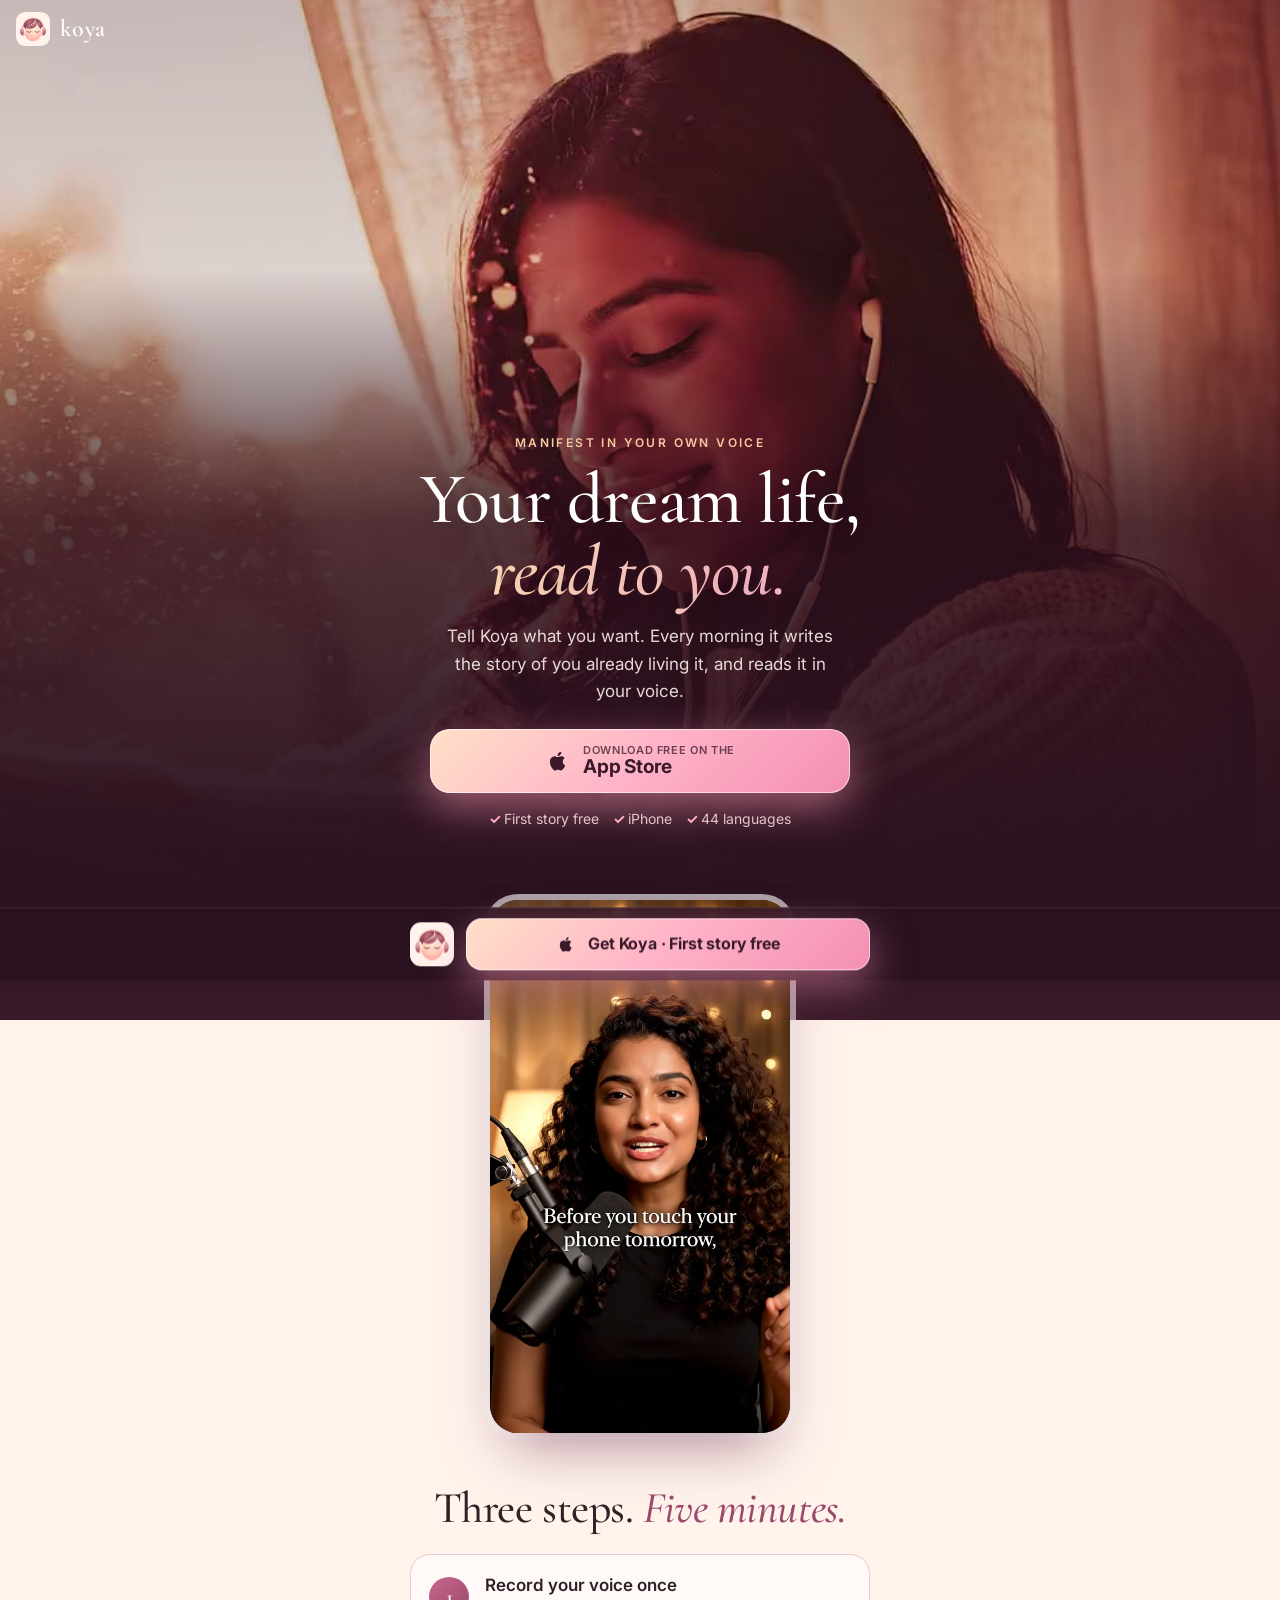
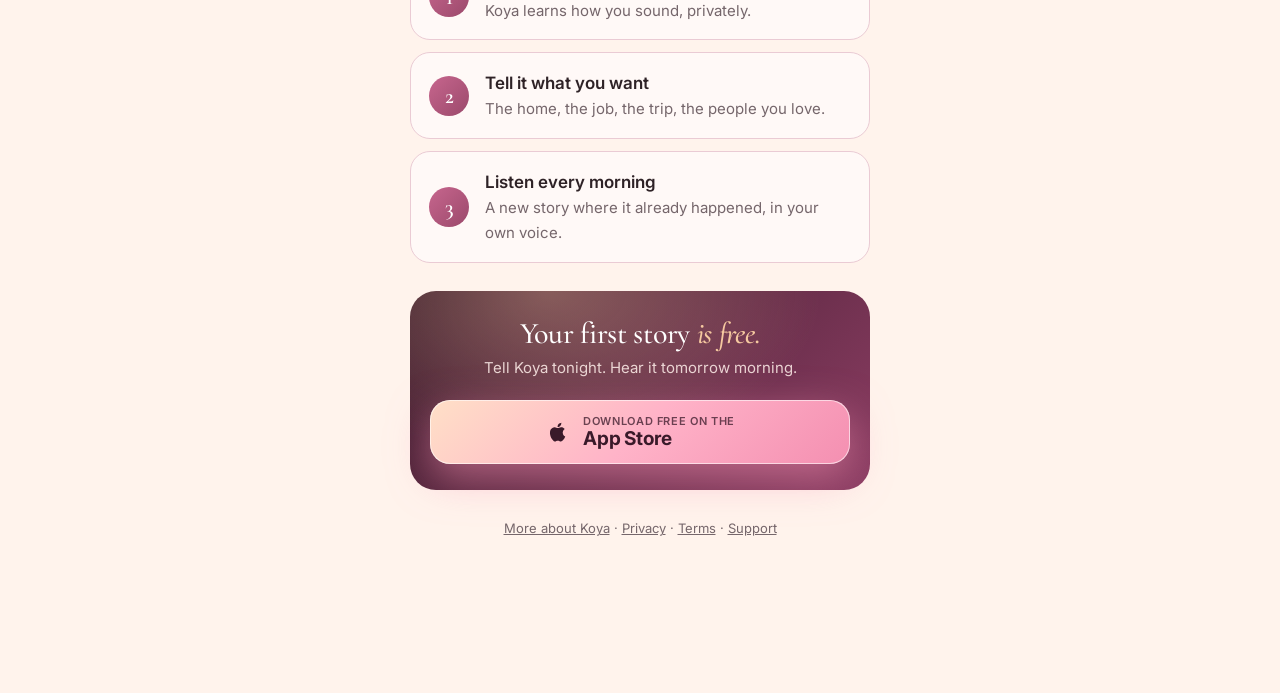
==== commit cf237d9e: "/get: mobile-first layout and a glowing App Store button Hero fills the first screen with the button" ====
--- a/get.html
+++ b/get.html
@@ -11,80 +11,135 @@
 <meta property="og:image" content="https://koyamanifest.com/assets/og.jpg">
 <meta name="twitter:card" content="summary_large_image">
 <meta name="apple-itunes-app" content="app-id=6812510895">
-<meta name="theme-color" content="#3A1A2A">
+<meta name="theme-color" content="#2A1220">
 <link rel="icon" href="assets/koya-icon.png">
 <link rel="preconnect" href="https://fonts.googleapis.com">
 <link rel="preconnect" href="https://fonts.gstatic.com" crossorigin>
-<link href="https://fonts.googleapis.com/css2?family=Cormorant+Garamond:ital,wght@0,500;0,600;1,500;1,600&family=Inter:wght@400;500;600&display=swap" rel="stylesheet">
+<link href="https://fonts.googleapis.com/css2?family=Cormorant+Garamond:ital,wght@0,500;0,600;1,500;1,600&family=Inter:wght@400;500;600;700&display=swap" rel="stylesheet">
+<link rel="preload" as="image" href="assets/hero-poster.jpg">
 <link rel="stylesheet" href="site.css">
 <style>
-  .get-hero { min-height:auto; padding-bottom:30px; }
-  .get-hero .hero-inner { grid-template-columns:1fr; text-align:center; padding:96px 20px 40px; max-width:620px; }
-  .get-hero .lede { margin:22px auto 30px; }
-  .get-hero .hero-cta { justify-content:center; flex-direction:column; }
-  .get-hero .hero-shade { background:linear-gradient(to bottom, rgba(42,14,28,.55), rgba(58,26,42,.62) 50%, rgba(42,14,28,.95)); }
-  .get-hero .hero-video { object-position:78% center; }
-  .reel { width:min(78vw, 320px); aspect-ratio:9/16; margin:0 auto; border-radius:28px; overflow:hidden; background:#1a1214;
-    box-shadow:0 40px 80px -20px rgba(110,47,77,.5), 0 0 0 8px rgba(255,255,255,.5); }
+  body { background:var(--paper); }
+  .nav { padding:12px 16px; }
+
+  /* Hero fills the first screen; the button sits in the thumb zone */
+  .get-hero { min-height:min(100svh, 920px); align-items:flex-end; }
+  .get-hero .hero-video { object-position:76% 20%; }
+  .get-hero .hero-shade { background:linear-gradient(to bottom, rgba(42,14,28,.25) 0%, rgba(42,14,28,.15) 30%, rgba(42,14,28,.8) 58%, #2A1220 100%); }
+  .get-hero .hero-inner { display:block; text-align:center; max-width:520px; padding:0 20px calc(28px + env(safe-area-inset-bottom)); }
+  .get-hero .kicker { margin-bottom:14px; }
+  .get-hero h1 { font-size:clamp(44px, 12vw, 72px); line-height:1; }
+  .get-hero .lede { font-size:17px; margin:16px auto 24px; max-width:400px; }
+
+  /* The download button: big, bright, glowing */
+  .dl { position:relative; display:flex; align-items:center; justify-content:center; gap:12px; width:100%; max-width:420px; margin:0 auto;
+    min-height:64px; padding:0 24px; border-radius:20px; text-decoration:none; overflow:hidden; isolation:isolate;
+    background:linear-gradient(135deg, #FFE0C7 0%, #FFB3C8 50%, #F48FB1 100%); color:#3A1A2A;
+    font:700 19px/1.1 Inter, -apple-system, sans-serif; letter-spacing:-.01em;
+    box-shadow:0 0 0 1px rgba(255,255,255,.6) inset, 0 14px 40px rgba(244,143,177,.55), 0 0 0 0 rgba(255,179,200,.6);
+    animation:glow 2.4s ease-in-out infinite; -webkit-tap-highlight-color:transparent; transition:transform .15s; }
+  .dl:active { transform:scale(.97); }
+  .dl svg { width:26px; height:26px; fill:currentColor; flex:none; }
+  .dl .two { display:flex; flex-direction:column; align-items:flex-start; text-align:left; }
+  .dl small { font:600 11px/1.2 Inter, sans-serif; letter-spacing:.06em; text-transform:uppercase; opacity:.75; }
+  .dl::after { content:""; position:absolute; inset:0; z-index:-1;
+    background:linear-gradient(110deg, transparent 30%, rgba(255,255,255,.65) 48%, transparent 66%); transform:translateX(-120%);
+    animation:sheen 3.2s ease-in-out infinite 1s; }
+  @keyframes glow { 50% { box-shadow:0 0 0 1px rgba(255,255,255,.6) inset, 0 18px 50px rgba(244,143,177,.75), 0 0 0 10px rgba(255,179,200,0); } }
+  @keyframes sheen { 0% { transform:translateX(-120%); } 45%,100% { transform:translateX(120%); } }
+  .dl-note { display:flex; justify-content:center; gap:14px; flex-wrap:wrap; margin-top:14px; font-size:14px; color:rgba(255,240,235,.85); }
+  .dl-note span::before { content:"✓ "; color:#FFB3C8; font-weight:700; }
+
+  /* Body */
+  .get-body { background:linear-gradient(#2A1220, var(--plum) 120px, var(--paper) 120px); padding:0 16px 140px; }
+  .reel { width:min(72vw, 300px); aspect-ratio:9/16; margin:0 auto; border-radius:28px; overflow:hidden; background:#1a1214;
+    box-shadow:0 30px 60px -20px rgba(110,47,77,.55), 0 0 0 6px rgba(255,255,255,.6); }
   .reel video { width:100%; height:100%; object-fit:cover; display:block; }
-  .get-steps { list-style:none; padding:0; margin:56px auto 0; max-width:480px; display:grid; gap:12px; text-align:left; }
-  .get-steps li { display:flex; gap:16px; align-items:flex-start; background:var(--surface); border:1px solid var(--rule); border-radius:20px; padding:18px 20px; }
-  .get-steps b { font:600 28px/1 var(--serif); color:var(--signal); min-width:20px; }
-  .get-steps p { margin:0; font-weight:600; } .get-steps span { display:block; font-weight:400; color:var(--ink2); font-size:15px; }
-  .sticky { position:fixed; left:0; right:0; bottom:0; z-index:40; padding:12px 16px calc(12px + env(safe-area-inset-bottom));
-    background:rgba(255,243,236,.9); backdrop-filter:blur(12px); -webkit-backdrop-filter:blur(12px); border-top:1px solid var(--rule);
-    display:flex; justify-content:center; transform:translateY(110%); transition:transform .4s; }
+  .get-body h2 { font-size:clamp(32px, 9vw, 44px); text-align:center; margin:52px auto 22px; }
+  .get-steps { list-style:none; padding:0; margin:0 auto; max-width:460px; display:grid; gap:12px; text-align:left; }
+  .get-steps li { display:flex; gap:16px; align-items:center; background:var(--surface); border:1px solid var(--rule); border-radius:20px; padding:16px 18px; }
+  .get-steps b { flex:none; width:40px; height:40px; border-radius:50%; display:grid; place-items:center; color:#fff;
+    background:linear-gradient(135deg, #C7668E, var(--signal)); font:600 22px/1 var(--serif); }
+  .get-steps p { margin:0; font-weight:600; font-size:17px; } .get-steps span { display:block; font-weight:400; color:var(--ink2); font-size:15px; }
+  .cta-card { max-width:460px; margin:28px auto 0; padding:26px 20px; border-radius:26px; text-align:center; color:#fff;
+    background:radial-gradient(ellipse at 30% 0%, rgba(246,201,160,.35), transparent 60%), linear-gradient(135deg, var(--plum), #8C3D63); }
+  .cta-card h3 { font:500 30px/1.1 var(--serif); margin:0 0 6px; } .cta-card h3 em { color:var(--gold); }
+  .cta-card p { margin:0 0 20px; color:rgba(255,240,235,.85); font-size:15px; }
+  .links { text-align:center; font-size:13px; color:var(--ink2); margin-top:28px; } .links a { color:var(--ink2); }
+
+  /* Sticky bar: appears once the hero button is off screen */
+  .sticky { position:fixed; left:0; right:0; bottom:0; z-index:40; padding:10px 14px calc(10px + env(safe-area-inset-bottom));
+    background:rgba(42,18,32,.88); backdrop-filter:blur(14px); -webkit-backdrop-filter:blur(14px); border-top:1px solid rgba(255,255,255,.1);
+    transform:translateY(110%); transition:transform .35s cubic-bezier(.2,.8,.2,1); }
   .sticky.show { transform:none; }
-  .sticky .btn { width:100%; max-width:460px; justify-content:center; background:var(--plum); color:#fff; }
-  .get-body { padding-bottom:120px; }
+  .sticky .row { display:flex; align-items:center; gap:12px; max-width:460px; margin:0 auto; }
+  .sticky img { width:44px; height:44px; border-radius:11px; flex:none; }
+  .sticky .dl { min-height:52px; font-size:16px; border-radius:16px; }
+  .sticky .dl svg { width:20px; height:20px; }
+
+  @media (min-width:700px) { .get-hero .hero-inner { padding-bottom:70px; } }
+  @media (prefers-reduced-motion: reduce) { .dl, .dl::after { animation:none; } }
 </style>
 </head>
 <body>
 
 <header class="nav" id="nav">
   <a class="logo" href="/" aria-label="Koya home"><img src="assets/icon.webp" alt="" width="34" height="34"><span>koya</span></a>
-  <a class="btn btn-small" href="https://apps.apple.com/app/id6812510895" data-cta="nav">Get the app</a>
 </header>
 
 <section class="hero get-hero">
   <video class="hero-video" src="assets/hero.mp4" poster="assets/hero-poster.jpg" autoplay muted loop playsinline preload="auto" aria-hidden="true"></video>
   <div class="hero-shade"></div>
   <div class="hero-inner">
-    <div class="hero-copy">
-      <p class="kicker">First story free</p>
-      <h1>Your dream life,<br><em>in your own voice.</em></h1>
-      <p class="lede">Tell Koya what you want. Every morning it writes the story of you already living it, and reads it to you in your voice.</p>
-      <div class="hero-cta">
-        <a class="btn btn-light" href="https://apps.apple.com/app/id6812510895" data-cta="hero">
-          <svg viewBox="0 0 24 24" aria-hidden="true"><path d="M16.37 12.6c-.02-2.2 1.8-3.26 1.88-3.31-1.03-1.5-2.62-1.7-3.18-1.72-1.35-.14-2.64.8-3.33.8-.69 0-1.74-.78-2.86-.76-1.47.02-2.83.86-3.59 2.18-1.53 2.65-.39 6.57 1.1 8.72.73 1.05 1.6 2.23 2.73 2.19 1.1-.04 1.51-.71 2.84-.71 1.32 0 1.7.71 2.86.69 1.18-.02 1.93-1.07 2.65-2.13.84-1.22 1.18-2.4 1.2-2.46-.03-.01-2.3-.88-2.32-3.49zM14.2 6.13c.6-.73 1.01-1.75.9-2.76-.87.04-1.92.58-2.54 1.31-.56.65-1.05 1.69-.92 2.68.97.08 1.96-.49 2.56-1.23z"/></svg>
-          Get Koya on the App Store
-        </a>
-        <span class="hero-fine">iPhone · 44 languages</span>
-      </div>
-    </div>
+    <p class="kicker">Manifest in your own voice</p>
+    <h1>Your dream life,<br><em>read to you.</em></h1>
+    <p class="lede">Tell Koya what you want. Every morning it writes the story of you already living it, and reads it in your voice.</p>
+    <a class="dl" id="heroDl" href="https://apps.apple.com/app/id6812510895" data-cta="hero">
+      <svg viewBox="0 0 24 24" aria-hidden="true"><path d="M16.37 12.6c-.02-2.2 1.8-3.26 1.88-3.31-1.03-1.5-2.62-1.7-3.18-1.72-1.35-.14-2.64.8-3.33.8-.69 0-1.74-.78-2.86-.76-1.47.02-2.83.86-3.59 2.18-1.53 2.65-.39 6.57 1.1 8.72.73 1.05 1.6 2.23 2.730 2.19 1.1-.04 1.51-.71 2.84-.71 1.32 0 1.7.71 2.86.69 1.18-.02 1.93-1.07 2.65-2.13.84-1.22 1.18-2.4 1.2-2.46-.03-.01-2.3-.88-2.32-3.49zM14.2 6.13c.6-.73 1.01-1.75.9-2.76-.87.04-1.92.58-2.54 1.31-.56.65-1.05 1.69-.92 2.68.97.08 1.96-.49 2.56-1.23z"/></svg>
+      <span class="two"><small>Download free on the</small>App Store</span>
+    </a>
+    <div class="dl-note"><span>First story free</span><span>iPhone</span><span>44 languages</span></div>
   </div>
 </section>
 
-<section class="story get-body">
-  <div class="wrap" style="padding-top:64px;text-align:center">
-    <div class="reel"><video src="assets/koya-ad.mp4" poster="assets/koya-ad-poster.jpg" autoplay muted loop playsinline preload="metadata"></video></div>
-    <ul class="get-steps">
-      <li><b>1</b><p>Record your voice once<span>Koya learns how you sound, privately.</span></p></li>
-      <li><b>2</b><p>Tell it what you want<span>The home, the job, the trip, the people you love.</span></p></li>
-      <li><b>3</b><p>Listen every morning<span>A new story where it already happened, in your own voice.</span></p></li>
-    </ul>
-    <p class="fineprint"><a href="/">More about Koya</a> · <a href="privacy">Privacy</a> · <a href="terms">Terms</a> · <a href="support">Support</a></p>
+<section class="get-body">
+  <div class="reel"><video src="assets/koya-ad.mp4" poster="assets/koya-ad-poster.jpg" autoplay muted loop playsinline preload="metadata"></video></div>
+
+  <h2>Three steps. <em>Five minutes.</em></h2>
+  <ul class="get-steps">
+    <li><b>1</b><p>Record your voice once<span>Koya learns how you sound, privately.</span></p></li>
+    <li><b>2</b><p>Tell it what you want<span>The home, the job, the trip, the people you love.</span></p></li>
+    <li><b>3</b><p>Listen every morning<span>A new story where it already happened, in your own voice.</span></p></li>
+  </ul>
+
+  <div class="cta-card">
+    <h3>Your first story <em>is free.</em></h3>
+    <p>Tell Koya tonight. Hear it tomorrow morning.</p>
+    <a class="dl" href="https://apps.apple.com/app/id6812510895" data-cta="bottom">
+      <svg viewBox="0 0 24 24" aria-hidden="true"><path d="M16.37 12.6c-.02-2.2 1.8-3.26 1.88-3.31-1.03-1.5-2.62-1.7-3.18-1.72-1.35-.14-2.64.8-3.33.8-.69 0-1.74-.78-2.86-.76-1.47.02-2.83.86-3.59 2.18-1.53 2.65-.39 6.57 1.1 8.72.73 1.05 1.6 2.23 2.73 2.19 1.1-.04 1.51-.71 2.84-.71 1.32 0 1.7.71 2.86.69 1.18-.02 1.93-1.07 2.65-2.13.84-1.22 1.18-2.4 1.2-2.46-.03-.01-2.3-.88-2.32-3.49zM14.2 6.13c.6-.73 1.01-1.75.9-2.76-.87.04-1.92.58-2.54 1.31-.56.65-1.05 1.69-.92 2.68.97.08 1.96-.49 2.56-1.23z"/></svg>
+      <span class="two"><small>Download free on the</small>App Store</span>
+    </a>
   </div>
+
+  <p class="links"><a href="/">More about Koya</a> · <a href="privacy">Privacy</a> · <a href="terms">Terms</a> · <a href="support">Support</a></p>
 </section>
 
 <div class="sticky" id="sticky">
-  <a class="btn" href="https://apps.apple.com/app/id6812510895" data-cta="sticky">Get Koya · First story free</a>
+  <div class="row">
+    <img src="assets/icon.webp" alt="">
+    <a class="dl" href="https://apps.apple.com/app/id6812510895" data-cta="sticky">
+      <svg viewBox="0 0 24 24" aria-hidden="true"><path d="M16.37 12.6c-.02-2.2 1.8-3.26 1.88-3.31-1.03-1.5-2.62-1.7-3.18-1.72-1.35-.14-2.64.8-3.33.8-.69 0-1.74-.78-2.86-.76-1.47.02-2.83.86-3.59 2.18-1.530 2.65-.39 6.57 1.1 8.72.73 1.05 1.6 2.23 2.73 2.19 1.1-.04 1.51-.71 2.84-.71 1.32 0 1.7.71 2.86.69 1.18-.02 1.93-1.07 2.65-2.13.84-1.22 1.18-2.4 1.2-2.46-.03-.01-2.3-.88-2.32-3.49zM14.2 6.13c.6-.73 1.01-1.75.9-2.76-.87.04-1.92.58-2.54 1.31-.56.65-1.05 1.69-.92 2.68.97.08 1.96-.49 2.56-1.23z"/></svg>
+      Get Koya · First story free
+    </a>
+  </div>
 </div>
 
 <script>
   const nav = document.getElementById('nav'), st = document.getElementById('sticky');
-  const f = () => { nav.classList.toggle('solid', scrollY > 300); st.classList.toggle('show', scrollY > 420); };
-  addEventListener('scroll', f, { passive:true }); f();
+  addEventListener('scroll', () => nav.classList.toggle('solid', scrollY > innerHeight * .8), { passive:true });
+  // Show the sticky button whenever the hero button is not on screen
+  new IntersectionObserver(es => st.classList.toggle('show', !es[0].isIntersecting && scrollY > 50))
+    .observe(document.getElementById('heroDl'));
   if (matchMedia('(prefers-reduced-motion: reduce)').matches) document.querySelectorAll('video').forEach(v => { v.pause(); v.removeAttribute('autoplay'); });
 </script>
 </body>
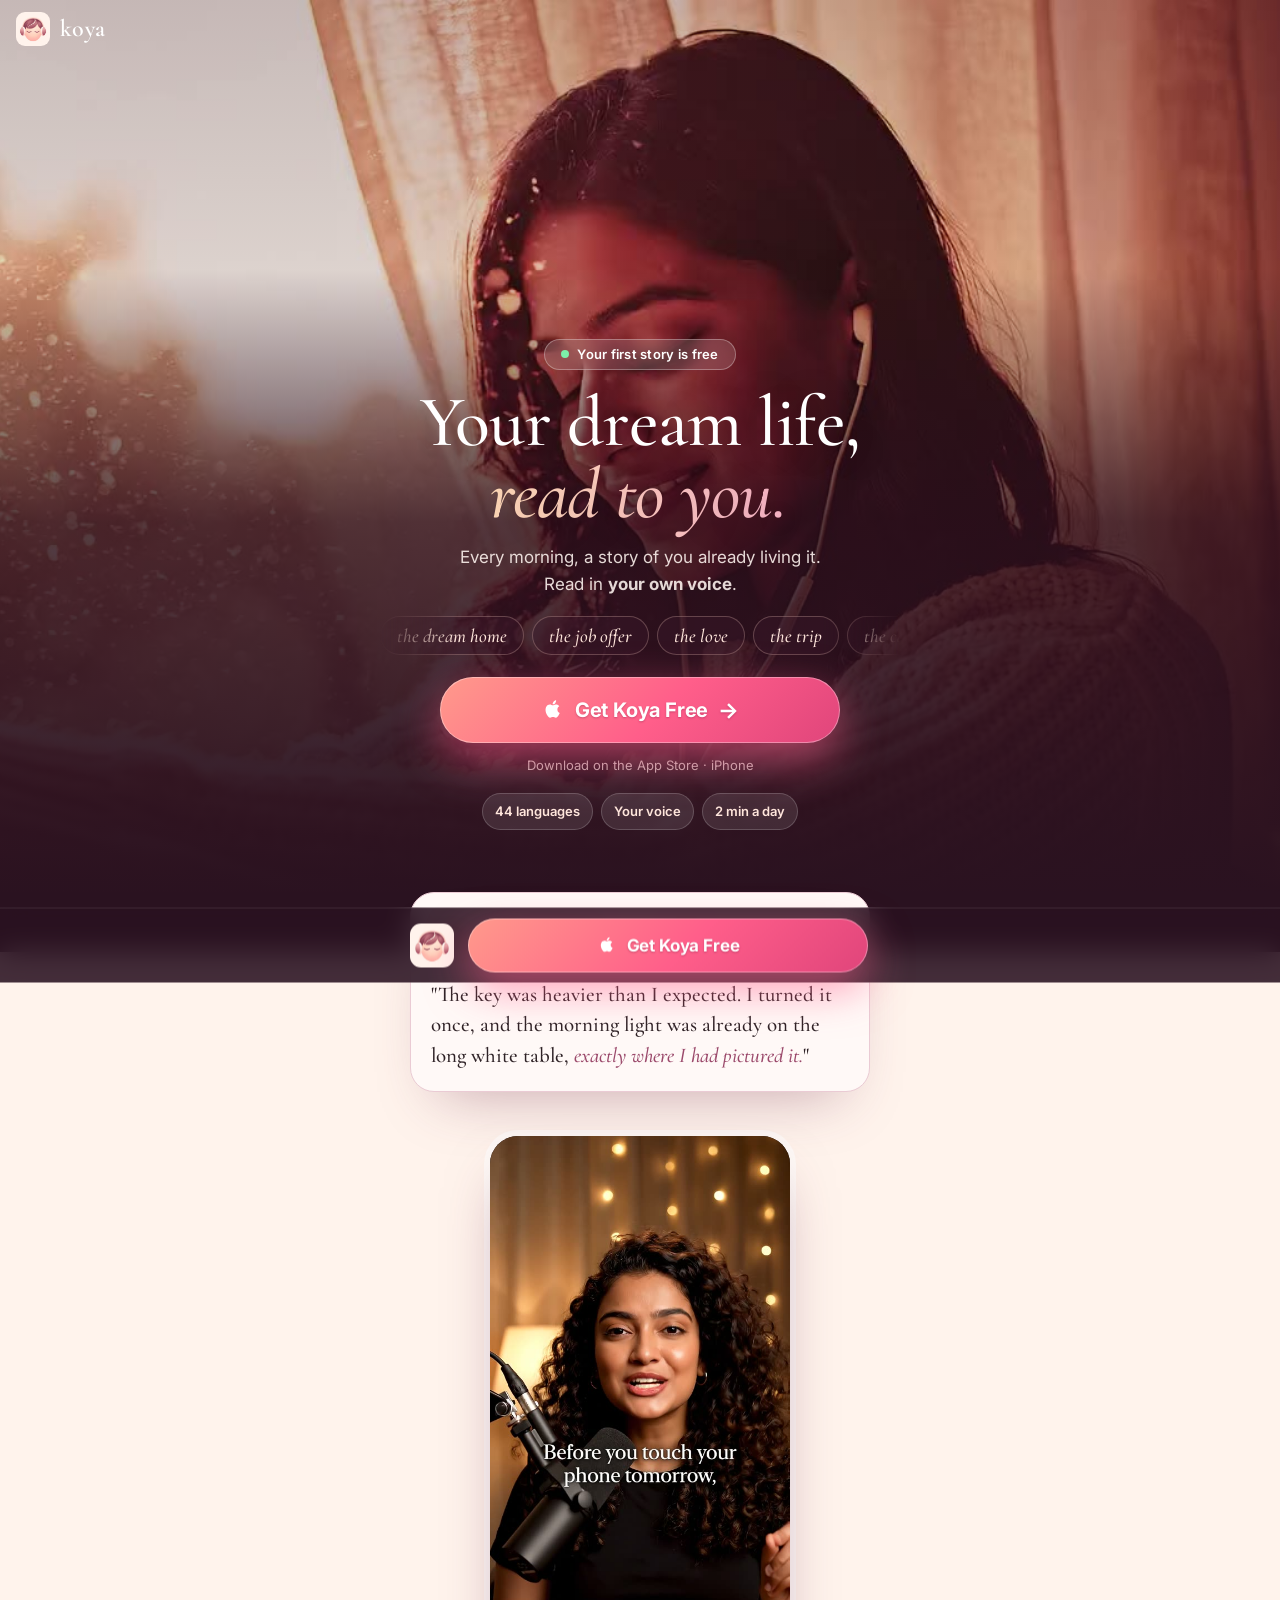
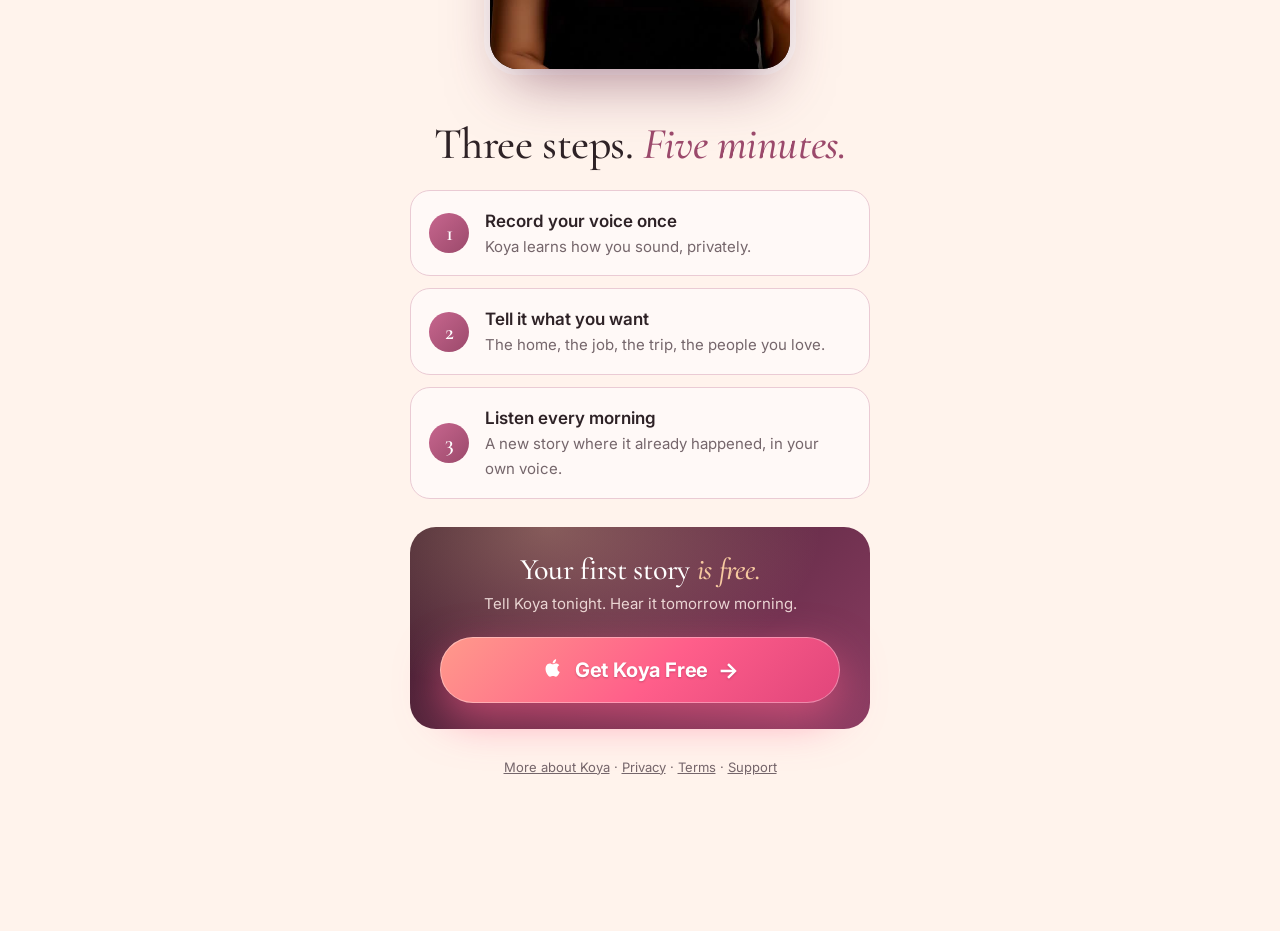
==== commit 8869c751: "/get: centered vivid download button, free badge, desire chips, story preview Also hide iOS's play g" ====
--- a/get.html
+++ b/get.html
@@ -23,35 +23,59 @@
   .nav { padding:12px 16px; }
 
   /* Hero fills the first screen; the button sits in the thumb zone */
-  .get-hero { min-height:min(100svh, 920px); align-items:flex-end; }
+  .get-hero { min-height:min(100svh, 920px); align-items:flex-end; background:#2A1220 url(assets/hero-poster.jpg) 76% 20%/cover no-repeat; }
   .get-hero .hero-video { object-position:76% 20%; }
   .get-hero .hero-shade { background:linear-gradient(to bottom, rgba(42,14,28,.25) 0%, rgba(42,14,28,.15) 30%, rgba(42,14,28,.8) 58%, #2A1220 100%); }
   .get-hero .hero-inner { display:block; text-align:center; max-width:520px; padding:0 20px calc(28px + env(safe-area-inset-bottom)); }
   .get-hero .kicker { margin-bottom:14px; }
   .get-hero h1 { font-size:clamp(44px, 12vw, 72px); line-height:1; }
-  .get-hero .lede { font-size:17px; margin:16px auto 24px; max-width:400px; }
+  .get-hero .lede { font-size:17px; margin:14px auto 18px; max-width:380px; }
 
-  /* The download button: big, bright, glowing */
-  .dl { position:relative; display:flex; align-items:center; justify-content:center; gap:12px; width:100%; max-width:420px; margin:0 auto;
-    min-height:64px; padding:0 24px; border-radius:20px; text-decoration:none; overflow:hidden; isolation:isolate;
-    background:linear-gradient(135deg, #FFE0C7 0%, #FFB3C8 50%, #F48FB1 100%); color:#3A1A2A;
-    font:700 19px/1.1 Inter, -apple-system, sans-serif; letter-spacing:-.01em;
-    box-shadow:0 0 0 1px rgba(255,255,255,.6) inset, 0 14px 40px rgba(244,143,177,.55), 0 0 0 0 rgba(255,179,200,.6);
-    animation:glow 2.4s ease-in-out infinite; -webkit-tap-highlight-color:transparent; transition:transform .15s; }
+  /* The download button: vivid, centered, glowing */
+  .dl { position:relative; display:flex; align-items:center; justify-content:center; gap:10px; width:100%; max-width:400px; margin:0 auto;
+    min-height:66px; padding:0 24px; border-radius:999px; text-decoration:none; overflow:hidden; isolation:isolate; text-align:center;
+    background:linear-gradient(135deg, #FF9A8B 0%, #FF5E8A 55%, #E0457B 100%); color:#fff;
+    font:700 20px/1 Inter, -apple-system, sans-serif; letter-spacing:-.01em; text-shadow:0 1px 2px rgba(120,20,60,.35);
+    box-shadow:0 0 0 1px rgba(255,255,255,.35) inset, 0 16px 44px rgba(255,94,138,.6);
+    animation:glow 2.2s ease-in-out infinite; -webkit-tap-highlight-color:transparent; transition:transform .15s; }
   .dl:active { transform:scale(.97); }
-  .dl svg { width:26px; height:26px; fill:currentColor; flex:none; }
-  .dl .two { display:flex; flex-direction:column; align-items:flex-start; text-align:left; }
-  .dl small { font:600 11px/1.2 Inter, sans-serif; letter-spacing:.06em; text-transform:uppercase; opacity:.75; }
+  .dl svg { width:24px; height:24px; fill:currentColor; flex:none; margin-top:-3px; }
+  .dl .arrow { font-size:22px; transition:transform .2s; }
   .dl::after { content:""; position:absolute; inset:0; z-index:-1;
-    background:linear-gradient(110deg, transparent 30%, rgba(255,255,255,.65) 48%, transparent 66%); transform:translateX(-120%);
-    animation:sheen 3.2s ease-in-out infinite 1s; }
-  @keyframes glow { 50% { box-shadow:0 0 0 1px rgba(255,255,255,.6) inset, 0 18px 50px rgba(244,143,177,.75), 0 0 0 10px rgba(255,179,200,0); } }
+    background:linear-gradient(110deg, transparent 30%, rgba(255,255,255,.55) 48%, transparent 66%); transform:translateX(-120%);
+    animation:sheen 3s ease-in-out infinite 1s; }
+  @keyframes glow { 50% { box-shadow:0 0 0 1px rgba(255,255,255,.35) inset, 0 20px 60px rgba(255,94,138,.85), 0 0 0 8px rgba(255,94,138,.12); transform:scale(1.015); } }
   @keyframes sheen { 0% { transform:translateX(-120%); } 45%,100% { transform:translateX(120%); } }
-  .dl-note { display:flex; justify-content:center; gap:14px; flex-wrap:wrap; margin-top:14px; font-size:14px; color:rgba(255,240,235,.85); }
-  .dl-note span::before { content:"✓ "; color:#FFB3C8; font-weight:700; }
+  .dl-sub { margin:12px 0 0; font-size:13px; color:rgba(255,240,235,.7); text-align:center; }
+  .dl-note { display:flex; justify-content:center; gap:8px; flex-wrap:wrap; margin-top:16px; }
+  .dl-note span { font-size:13px; font-weight:600; color:#FFE6DC; padding:7px 12px; border-radius:999px;
+    background:rgba(255,255,255,.1); border:1px solid rgba(255,255,255,.18); }
+
+  /* Free badge and desire chips */
+  .badge { display:inline-flex; align-items:center; gap:8px; padding:8px 16px; border-radius:999px; margin-bottom:16px;
+    background:rgba(255,255,255,.14); border:1px solid rgba(255,255,255,.3); backdrop-filter:blur(10px); -webkit-backdrop-filter:blur(10px);
+    font:600 13px/1 Inter, sans-serif; color:#fff; letter-spacing:.02em; }
+  .badge i { width:8px; height:8px; border-radius:50%; background:#7CF0A9; box-shadow:0 0 0 0 rgba(124,240,169,.7); animation:live 1.8s infinite; }
+  @keyframes live { 70% { box-shadow:0 0 0 8px rgba(124,240,169,0); } }
+  .wants { overflow:hidden; margin:0 -20px 22px; -webkit-mask-image:linear-gradient(90deg, transparent, #000 15%, #000 85%, transparent); mask-image:linear-gradient(90deg, transparent, #000 15%, #000 85%, transparent); }
+  .wants div { display:flex; gap:8px; width:max-content; animation:marq 26s linear infinite; }
+  .wants span { font:500 italic 19px/1 var(--serif); color:#FFE6DC; padding:9px 16px; border-radius:999px; background:rgba(58,26,42,.45); border:1px solid rgba(255,214,200,.25); white-space:nowrap; }
+
+  /* What you'll hear */
+  .hear { max-width:460px; margin:-8px auto 0; padding:20px; border-radius:24px; background:var(--surface); border:1px solid var(--rule);
+    box-shadow:0 30px 60px -30px rgba(110,47,77,.4); text-align:left; position:relative; z-index:2; }
+  .hear-top { display:flex; align-items:center; gap:12px; }
+  .hear-top img { width:42px; height:42px; border-radius:11px; }
+  .hear-top div { flex:1; } .hear-top b { display:block; font-size:15px; } .hear-top small { color:var(--ink2); font-size:12px; }
+  .hear .eq { display:flex; gap:3px; align-items:center; height:24px; }
+  .hear .eq i { width:3px; height:22px; border-radius:2px; background:var(--signal); animation:eq 1s ease-in-out infinite; }
+  .hear .eq i:nth-child(2n) { animation-delay:-.4s } .hear .eq i:nth-child(3n) { animation-delay:-.7s }
+  .hear p { font:500 21px/1.45 var(--serif); margin:14px 0 0; color:var(--ink); }
+  .hear p em { color:var(--signal); }
 
   /* Body */
-  .get-body { background:linear-gradient(#2A1220, var(--plum) 120px, var(--paper) 120px); padding:0 16px 140px; }
+  .get-body { background:linear-gradient(#2A1220, #2A1220 60px, var(--paper) 60px); padding:0 16px 140px; }
+  .reel-wrap { padding-top:44px; }
   .reel { width:min(72vw, 300px); aspect-ratio:9/16; margin:0 auto; border-radius:28px; overflow:hidden; background:#1a1214;
     box-shadow:0 30px 60px -20px rgba(110,47,77,.55), 0 0 0 6px rgba(255,255,255,.6); }
   .reel video { width:100%; height:100%; object-fit:cover; display:block; }
@@ -74,7 +98,7 @@
   .sticky.show { transform:none; }
   .sticky .row { display:flex; align-items:center; gap:12px; max-width:460px; margin:0 auto; }
   .sticky img { width:44px; height:44px; border-radius:11px; flex:none; }
-  .sticky .dl { min-height:52px; font-size:16px; border-radius:16px; }
+  .sticky .dl { min-height:54px; font-size:17px; animation:none; }
   .sticky .dl svg { width:20px; height:20px; }
 
   @media (min-width:700px) { .get-hero .hero-inner { padding-bottom:70px; } }
@@ -91,19 +115,26 @@
   <video class="hero-video" src="assets/hero.mp4" poster="assets/hero-poster.jpg" autoplay muted loop playsinline preload="auto" aria-hidden="true"></video>
   <div class="hero-shade"></div>
   <div class="hero-inner">
-    <p class="kicker">Manifest in your own voice</p>
+    <span class="badge"><i></i>Your first story is free</span>
     <h1>Your dream life,<br><em>read to you.</em></h1>
-    <p class="lede">Tell Koya what you want. Every morning it writes the story of you already living it, and reads it in your voice.</p>
-    <a class="dl" id="heroDl" href="https://apps.apple.com/app/id6812510895" data-cta="hero">
-      <svg viewBox="0 0 24 24" aria-hidden="true"><path d="M16.37 12.6c-.02-2.2 1.8-3.26 1.88-3.31-1.03-1.5-2.62-1.7-3.18-1.72-1.35-.14-2.64.8-3.33.8-.69 0-1.74-.78-2.86-.76-1.47.02-2.83.86-3.59 2.18-1.53 2.65-.39 6.57 1.1 8.72.73 1.05 1.6 2.23 2.730 2.19 1.1-.04 1.51-.71 2.84-.71 1.32 0 1.7.71 2.86.69 1.18-.02 1.93-1.07 2.65-2.13.84-1.22 1.18-2.4 1.2-2.46-.03-.01-2.3-.88-2.32-3.49zM14.2 6.13c.6-.73 1.01-1.75.9-2.76-.87.04-1.92.58-2.54 1.31-.56.65-1.05 1.69-.92 2.68.97.08 1.96-.49 2.56-1.23z"/></svg>
-      <span class="two"><small>Download free on the</small>App Store</span>
-    </a>
-    <div class="dl-note"><span>First story free</span><span>iPhone</span><span>44 languages</span></div>
+    <p class="lede">Every morning, a story of you already living it. Read in <b>your own voice</b>.</p>
+    <div class="wants" aria-hidden="true"><div>
+      <span>the dream home</span><span>the job offer</span><span>the love</span><span>the trip</span><span>the calm</span><span>the abundance</span><span>the glow up</span>
+      <span>the dream home</span><span>the job offer</span><span>the love</span><span>the trip</span><span>the calm</span><span>the abundance</span><span>the glow up</span>
+    </div></div>
+    <a class="dl" id="heroDl" href="https://apps.apple.com/app/id6812510895" data-cta="hero"><svg viewBox="0 0 24 24" aria-hidden="true"><path d="M16.37 12.6c-.02-2.2 1.8-3.26 1.88-3.31-1.03-1.5-2.62-1.7-3.18-1.72-1.35-.14-2.64.8-3.33.8-.69 0-1.74-.78-2.86-.76-1.47.02-2.83.86-3.59 2.18-1.53 2.65-.39 6.57 1.1 8.72.73 1.05 1.6 2.23 2.73 2.19 1.1-.04 1.51-.71 2.84-.71 1.32 0 1.7.71 2.86.69 1.18-.02 1.93-1.07 2.65-2.13.84-1.22 1.18-2.4 1.2-2.46-.03-.01-2.3-.88-2.32-3.49zM14.2 6.13c.6-.73 1.01-1.75.9-2.76-.87.04-1.92.58-2.54 1.31-.56.65-1.05 1.69-.92 2.68.97.08 1.96-.49 2.56-1.23z"/></svg><span>Get Koya Free</span><span class="arrow">→</span></a>
+    <p class="dl-sub">Download on the App Store · iPhone</p>
+    <div class="dl-note"><span>44 languages</span><span>Your voice</span><span>2 min a day</span></div>
   </div>
 </section>
 
 <section class="get-body">
-  <div class="reel"><video src="assets/koya-ad.mp4" poster="assets/koya-ad-poster.jpg" autoplay muted loop playsinline preload="metadata"></video></div>
+  <div class="hear">
+    <div class="hear-top"><img src="assets/icon.webp" alt=""><div><b>The studio keys</b><small>Tomorrow, 7:00 · in your voice</small></div>
+      <div class="eq" aria-hidden="true"><i></i><i></i><i></i><i></i><i></i></div></div>
+    <p>"The key was heavier than I expected. I turned it once, and the morning light was already on the long white table, <em>exactly where I had pictured it.</em>"</p>
+  </div>
+  <div class="reel-wrap"><div class="reel"><video src="assets/koya-ad.mp4" poster="assets/koya-ad-poster.jpg" autoplay muted loop playsinline preload="metadata"></video></div></div>
 
   <h2>Three steps. <em>Five minutes.</em></h2>
   <ul class="get-steps">
@@ -115,9 +146,7 @@
   <div class="cta-card">
     <h3>Your first story <em>is free.</em></h3>
     <p>Tell Koya tonight. Hear it tomorrow morning.</p>
-    <a class="dl" href="https://apps.apple.com/app/id6812510895" data-cta="bottom">
-      <svg viewBox="0 0 24 24" aria-hidden="true"><path d="M16.37 12.6c-.02-2.2 1.8-3.26 1.88-3.31-1.03-1.5-2.62-1.7-3.18-1.72-1.35-.14-2.64.8-3.33.8-.69 0-1.74-.78-2.86-.76-1.47.02-2.83.86-3.59 2.18-1.53 2.65-.39 6.57 1.1 8.72.73 1.05 1.6 2.23 2.73 2.19 1.1-.04 1.51-.71 2.84-.71 1.32 0 1.7.71 2.86.69 1.18-.02 1.93-1.07 2.65-2.13.84-1.22 1.18-2.4 1.2-2.46-.03-.01-2.3-.88-2.32-3.49zM14.2 6.13c.6-.73 1.01-1.75.9-2.76-.87.04-1.92.58-2.54 1.31-.56.65-1.05 1.69-.92 2.68.97.08 1.96-.49 2.56-1.23z"/></svg>
-      <span class="two"><small>Download free on the</small>App Store</span>
+    <a class="dl" href="https://apps.apple.com/app/id6812510895" data-cta="bottom"><svg viewBox="0 0 24 24" aria-hidden="true"><path d="M16.37 12.6c-.02-2.2 1.8-3.26 1.88-3.31-1.03-1.5-2.62-1.7-3.18-1.72-1.35-.14-2.64.8-3.33.8-.69 0-1.74-.78-2.86-.76-1.47.02-2.83.86-3.59 2.18-1.53 2.65-.39 6.57 1.1 8.72.73 1.05 1.6 2.23 2.73 2.19 1.1-.04 1.51-.71 2.84-.71 1.32 0 1.7.71 2.86.69 1.18-.02 1.93-1.07 2.65-2.13.84-1.22 1.18-2.4 1.2-2.46-.03-.01-2.3-.88-2.32-3.49zM14.2 6.13c.6-.73 1.01-1.75.9-2.76-.87.04-1.92.58-2.54 1.31-.56.65-1.05 1.69-.92 2.68.97.08 1.96-.49 2.56-1.23z"/></svg><span>Get Koya Free</span><span class="arrow">→</span>
     </a>
   </div>
 
@@ -127,9 +156,7 @@
 <div class="sticky" id="sticky">
   <div class="row">
     <img src="assets/icon.webp" alt="">
-    <a class="dl" href="https://apps.apple.com/app/id6812510895" data-cta="sticky">
-      <svg viewBox="0 0 24 24" aria-hidden="true"><path d="M16.37 12.6c-.02-2.2 1.8-3.26 1.88-3.31-1.03-1.5-2.62-1.7-3.18-1.72-1.35-.14-2.64.8-3.33.8-.69 0-1.74-.78-2.86-.76-1.47.02-2.83.86-3.59 2.18-1.530 2.65-.39 6.57 1.1 8.72.73 1.05 1.6 2.23 2.73 2.19 1.1-.04 1.51-.71 2.84-.71 1.32 0 1.7.71 2.86.69 1.18-.02 1.93-1.07 2.65-2.13.84-1.22 1.18-2.4 1.2-2.46-.03-.01-2.3-.88-2.32-3.49zM14.2 6.13c.6-.73 1.01-1.75.9-2.76-.87.04-1.92.58-2.54 1.31-.56.65-1.05 1.69-.92 2.68.97.08 1.96-.49 2.56-1.23z"/></svg>
-      Get Koya · First story free
+    <a class="dl" href="https://apps.apple.com/app/id6812510895" data-cta="sticky"><svg viewBox="0 0 24 24" aria-hidden="true"><path d="M16.37 12.6c-.02-2.2 1.8-3.26 1.88-3.31-1.03-1.5-2.62-1.7-3.18-1.72-1.35-.14-2.64.8-3.33.8-.69 0-1.74-.78-2.86-.76-1.47.02-2.83.86-3.59 2.18-1.53 2.65-.39 6.57 1.1 8.72.73 1.05 1.6 2.23 2.73 2.19 1.1-.04 1.51-.71 2.84-.71 1.32 0 1.7.71 2.86.69 1.18-.02 1.93-1.07 2.65-2.13.84-1.22 1.18-2.4 1.2-2.46-.03-.01-2.3-.88-2.32-3.49zM14.2 6.13c.6-.73 1.01-1.75.9-2.76-.87.04-1.92.58-2.54 1.31-.56.65-1.05 1.69-.92 2.68.97.08 1.96-.49 2.56-1.23z"/></svg><span>Get Koya Free</span>
     </a>
   </div>
 </div>
@@ -140,7 +167,11 @@
   // Show the sticky button whenever the hero button is not on screen
   new IntersectionObserver(es => st.classList.toggle('show', !es[0].isIntersecting && scrollY > 50))
     .observe(document.getElementById('heroDl'));
-  if (matchMedia('(prefers-reduced-motion: reduce)').matches) document.querySelectorAll('video').forEach(v => { v.pause(); v.removeAttribute('autoplay'); });
+  // Low Power Mode and reduced motion block autoplay: hide the video and keep the still frame behind it
+  const reduce = matchMedia('(prefers-reduced-motion: reduce)').matches;
+  const hero = document.querySelector('.hero-video');
+  if (reduce) { hero.remove(); } else { const p = hero.play(); if (p) p.catch(() => hero.remove()); }
+  document.querySelectorAll('.reel video').forEach(v => { if (reduce) v.removeAttribute('autoplay'); else { const q = v.play(); if (q) q.catch(() => {}); } });
 </script>
 </body>
 </html>
--- a/site.css
+++ b/site.css
@@ -234,3 +234,8 @@
   *, *::before, *::after { animation:none !important; transition:none !important; }
   .reveal { opacity:1; transform:none; }
 }
+
+/* iOS draws a play glyph over muted videos when autoplay is blocked (Low Power Mode). Never show it. */
+video::-webkit-media-controls-start-playback-button { display:none !important; -webkit-appearance:none; }
+video::-webkit-media-controls { display:none !important; }
+.hero { background-size:cover; background-position:center; }
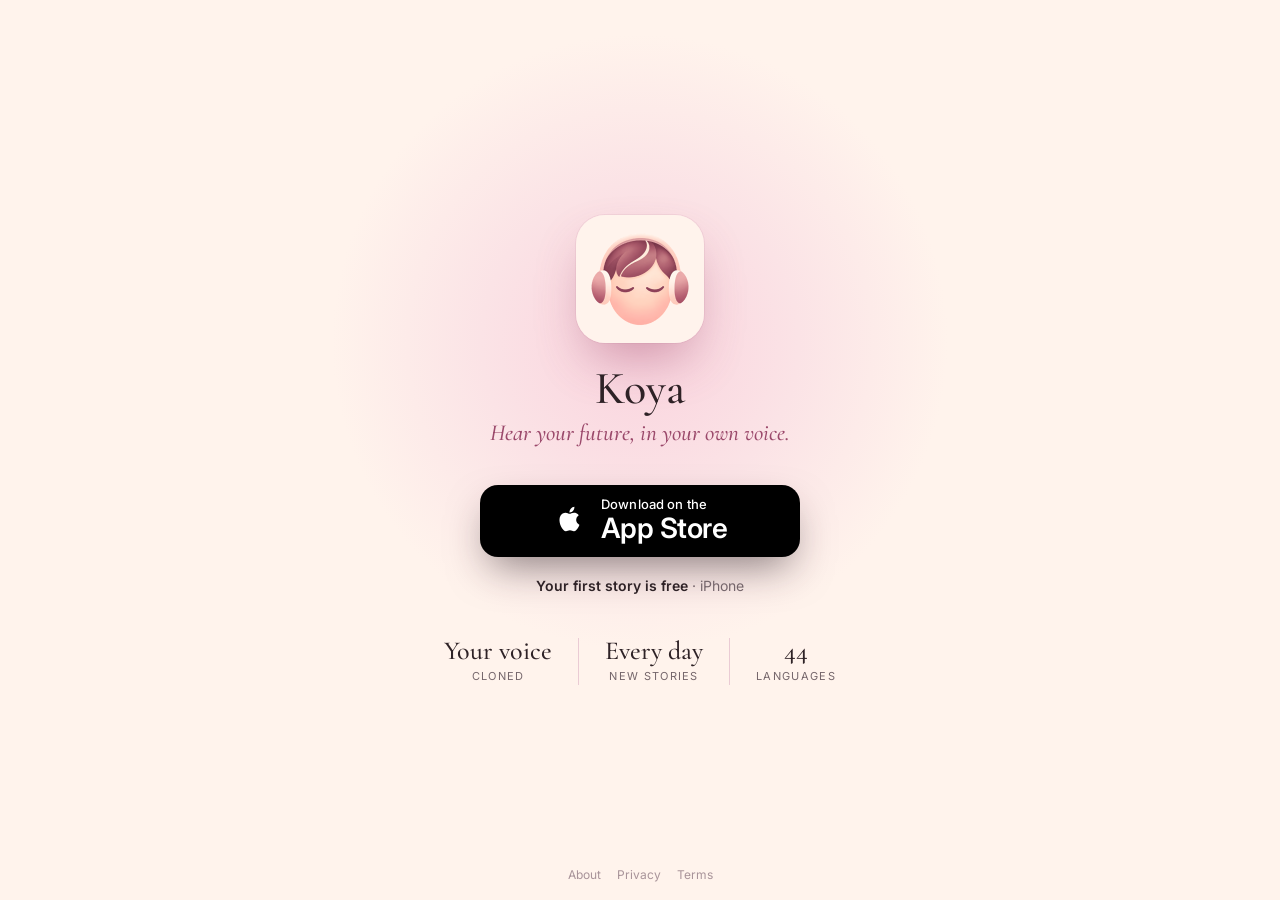
==== commit 40db22b9: "/get: minimal ad landing page, app icon and App Store button first No video, no scrolling: the icon," ====
--- a/get.html
+++ b/get.html
@@ -3,175 +3,86 @@
 <head>
 <meta charset="utf-8">
 <meta name="viewport" content="width=device-width, initial-scale=1, viewport-fit=cover">
-<title>Get Koya · Your dream life, in your own voice</title>
-<meta name="description" content="Koya writes a short story of your goals already coming true and reads it to you in your own voice, every morning. First story free on iPhone.">
+<title>Get Koya on the App Store</title>
+<meta name="description" content="Hear your future, in your own voice. A new manifestation story every morning. First story free on iPhone.">
 <link rel="canonical" href="https://koyamanifest.com/get">
-<meta property="og:title" content="Koya: your dream life, in your own voice">
+<meta property="og:title" content="Koya: hear your future, in your own voice">
 <meta property="og:description" content="A new manifestation story every morning, read to you in your own voice. First story free on iPhone.">
 <meta property="og:image" content="https://koyamanifest.com/assets/og.jpg">
 <meta name="twitter:card" content="summary_large_image">
-<meta name="apple-itunes-app" content="app-id=6812510895">
-<meta name="theme-color" content="#2A1220">
+<meta name="theme-color" content="#FFF3EC">
 <link rel="icon" href="assets/koya-icon.png">
+<link rel="preload" as="image" href="assets/koya-icon.png">
 <link rel="preconnect" href="https://fonts.googleapis.com">
 <link rel="preconnect" href="https://fonts.gstatic.com" crossorigin>
-<link href="https://fonts.googleapis.com/css2?family=Cormorant+Garamond:ital,wght@0,500;0,600;1,500;1,600&family=Inter:wght@400;500;600;700&display=swap" rel="stylesheet">
-<link rel="preload" as="image" href="assets/hero-poster.jpg">
-<link rel="stylesheet" href="site.css">
+<link href="https://fonts.googleapis.com/css2?family=Cormorant+Garamond:ital,wght@0,500;1,500&family=Inter:wght@400;500;600&display=swap" rel="stylesheet">
 <style>
-  body { background:var(--paper); }
-  .nav { padding:12px 16px; }
+  :root { --paper:#FFF3EC; --ink:#2E2226; --ink2:#75666B; --signal:#9B496B; --rule:#EACBD4; }
+  * { box-sizing:border-box; margin:0; }
+  html, body { height:100%; }
+  body { background:var(--paper); color:var(--ink); font:400 16px/1.5 Inter, -apple-system, BlinkMacSystemFont, sans-serif;
+    -webkit-font-smoothing:antialiased; overflow-x:hidden; }
 
-  /* Hero fills the first screen; the button sits in the thumb zone */
-  .get-hero { min-height:min(100svh, 920px); align-items:flex-end; background:#2A1220 url(assets/hero-poster.jpg) 76% 20%/cover no-repeat; }
-  .get-hero .hero-video { object-position:76% 20%; }
-  .get-hero .hero-shade { background:linear-gradient(to bottom, rgba(42,14,28,.25) 0%, rgba(42,14,28,.15) 30%, rgba(42,14,28,.8) 58%, #2A1220 100%); }
-  .get-hero .hero-inner { display:block; text-align:center; max-width:520px; padding:0 20px calc(28px + env(safe-area-inset-bottom)); }
-  .get-hero .kicker { margin-bottom:14px; }
-  .get-hero h1 { font-size:clamp(44px, 12vw, 72px); line-height:1; }
-  .get-hero .lede { font-size:17px; margin:14px auto 18px; max-width:380px; }
+  .stage { position:relative; min-height:100svh; display:flex; flex-direction:column; align-items:center; justify-content:center;
+    text-align:center; padding:calc(40px + env(safe-area-inset-top)) 24px calc(40px + env(safe-area-inset-bottom)); overflow:hidden; }
+  /* Soft dawn glow behind the icon */
+  .stage::before { content:""; position:absolute; left:50%; top:38%; width:640px; height:640px; transform:translate(-50%,-50%);
+    background:radial-gradient(circle, #FAD3DE 0%, #FBE3E6 35%, rgba(255,243,236,0) 68%); z-index:-1; animation:breathe 6s ease-in-out infinite; }
+  @keyframes breathe { 50% { transform:translate(-50%,-50%) scale(1.08); opacity:.85; } }
 
-  /* The download button: vivid, centered, glowing */
-  .dl { position:relative; display:flex; align-items:center; justify-content:center; gap:10px; width:100%; max-width:400px; margin:0 auto;
-    min-height:66px; padding:0 24px; border-radius:999px; text-decoration:none; overflow:hidden; isolation:isolate; text-align:center;
-    background:linear-gradient(135deg, #FF9A8B 0%, #FF5E8A 55%, #E0457B 100%); color:#fff;
-    font:700 20px/1 Inter, -apple-system, sans-serif; letter-spacing:-.01em; text-shadow:0 1px 2px rgba(120,20,60,.35);
-    box-shadow:0 0 0 1px rgba(255,255,255,.35) inset, 0 16px 44px rgba(255,94,138,.6);
-    animation:glow 2.2s ease-in-out infinite; -webkit-tap-highlight-color:transparent; transition:transform .15s; }
-  .dl:active { transform:scale(.97); }
-  .dl svg { width:24px; height:24px; fill:currentColor; flex:none; margin-top:-3px; }
-  .dl .arrow { font-size:22px; transition:transform .2s; }
-  .dl::after { content:""; position:absolute; inset:0; z-index:-1;
-    background:linear-gradient(110deg, transparent 30%, rgba(255,255,255,.55) 48%, transparent 66%); transform:translateX(-120%);
-    animation:sheen 3s ease-in-out infinite 1s; }
-  @keyframes glow { 50% { box-shadow:0 0 0 1px rgba(255,255,255,.35) inset, 0 20px 60px rgba(255,94,138,.85), 0 0 0 8px rgba(255,94,138,.12); transform:scale(1.015); } }
-  @keyframes sheen { 0% { transform:translateX(-120%); } 45%,100% { transform:translateX(120%); } }
-  .dl-sub { margin:12px 0 0; font-size:13px; color:rgba(255,240,235,.7); text-align:center; }
-  .dl-note { display:flex; justify-content:center; gap:8px; flex-wrap:wrap; margin-top:16px; }
-  .dl-note span { font-size:13px; font-weight:600; color:#FFE6DC; padding:7px 12px; border-radius:999px;
-    background:rgba(255,255,255,.1); border:1px solid rgba(255,255,255,.18); }
+  .icon { width:128px; height:128px; border-radius:29px; box-shadow:0 24px 50px -12px rgba(155,73,107,.45), 0 0 0 1px rgba(155,73,107,.08);
+    animation:rise .8s cubic-bezier(.2,.8,.2,1) both; }
+  .name { font:500 46px/1 "Cormorant Garamond", Georgia, serif; letter-spacing:.01em; margin-top:22px; animation:rise .8s .08s cubic-bezier(.2,.8,.2,1) both; }
+  .tag { font:500 italic 23px/1.3 "Cormorant Garamond", Georgia, serif; color:var(--signal); margin-top:8px; animation:rise .8s .14s cubic-bezier(.2,.8,.2,1) both; }
 
-  /* Free badge and desire chips */
-  .badge { display:inline-flex; align-items:center; gap:8px; padding:8px 16px; border-radius:999px; margin-bottom:16px;
-    background:rgba(255,255,255,.14); border:1px solid rgba(255,255,255,.3); backdrop-filter:blur(10px); -webkit-backdrop-filter:blur(10px);
-    font:600 13px/1 Inter, sans-serif; color:#fff; letter-spacing:.02em; }
-  .badge i { width:8px; height:8px; border-radius:50%; background:#7CF0A9; box-shadow:0 0 0 0 rgba(124,240,169,.7); animation:live 1.8s infinite; }
-  @keyframes live { 70% { box-shadow:0 0 0 8px rgba(124,240,169,0); } }
-  .wants { overflow:hidden; margin:0 -20px 22px; -webkit-mask-image:linear-gradient(90deg, transparent, #000 15%, #000 85%, transparent); mask-image:linear-gradient(90deg, transparent, #000 15%, #000 85%, transparent); }
-  .wants div { display:flex; gap:8px; width:max-content; animation:marq 26s linear infinite; }
-  .wants span { font:500 italic 19px/1 var(--serif); color:#FFE6DC; padding:9px 16px; border-radius:999px; background:rgba(58,26,42,.45); border:1px solid rgba(255,214,200,.25); white-space:nowrap; }
+  /* App Store button: black, Apple-style, unmistakable */
+  .store { display:flex; align-items:center; justify-content:center; gap:14px; width:100%; max-width:320px; height:72px; margin-top:36px;
+    background:#000; color:#fff; text-decoration:none; border-radius:18px;
+    box-shadow:0 18px 40px -10px rgba(46,34,38,.55); -webkit-tap-highlight-color:transparent;
+    transition:transform .15s; animation:rise .8s .2s cubic-bezier(.2,.8,.2,1) both, nudge 3.2s 1.6s ease-in-out infinite; }
+  .store:active { transform:scale(.97); }
+  .store svg { width:34px; height:34px; fill:#fff; flex:none; margin-top:-4px; }
+  .store span { display:flex; flex-direction:column; align-items:flex-start; line-height:1; }
+  .store small { font:500 13px/1 -apple-system, Inter, sans-serif; letter-spacing:.01em; }
+  .store b { font:600 28px/1.05 -apple-system, Inter, sans-serif; letter-spacing:-.02em; margin-top:3px; }
+  @keyframes nudge { 0%,80%,100% { transform:none; } 86% { transform:translateY(-4px); } 92% { transform:none; } }
 
-  /* What you'll hear */
-  .hear { max-width:460px; margin:-8px auto 0; padding:20px; border-radius:24px; background:var(--surface); border:1px solid var(--rule);
-    box-shadow:0 30px 60px -30px rgba(110,47,77,.4); text-align:left; position:relative; z-index:2; }
-  .hear-top { display:flex; align-items:center; gap:12px; }
-  .hear-top img { width:42px; height:42px; border-radius:11px; }
-  .hear-top div { flex:1; } .hear-top b { display:block; font-size:15px; } .hear-top small { color:var(--ink2); font-size:12px; }
-  .hear .eq { display:flex; gap:3px; align-items:center; height:24px; }
-  .hear .eq i { width:3px; height:22px; border-radius:2px; background:var(--signal); animation:eq 1s ease-in-out infinite; }
-  .hear .eq i:nth-child(2n) { animation-delay:-.4s } .hear .eq i:nth-child(3n) { animation-delay:-.7s }
-  .hear p { font:500 21px/1.45 var(--serif); margin:14px 0 0; color:var(--ink); }
-  .hear p em { color:var(--signal); }
+  .free { margin-top:18px; font-size:14px; color:var(--ink2); animation:rise .8s .26s cubic-bezier(.2,.8,.2,1) both; }
+  .free b { color:var(--ink); font-weight:600; }
 
-  /* Body */
-  .get-body { background:linear-gradient(#2A1220, #2A1220 60px, var(--paper) 60px); padding:0 16px 140px; }
-  .reel-wrap { padding-top:44px; }
-  .reel { width:min(72vw, 300px); aspect-ratio:9/16; margin:0 auto; border-radius:28px; overflow:hidden; background:#1a1214;
-    box-shadow:0 30px 60px -20px rgba(110,47,77,.55), 0 0 0 6px rgba(255,255,255,.6); }
-  .reel video { width:100%; height:100%; object-fit:cover; display:block; }
-  .get-body h2 { font-size:clamp(32px, 9vw, 44px); text-align:center; margin:52px auto 22px; }
-  .get-steps { list-style:none; padding:0; margin:0 auto; max-width:460px; display:grid; gap:12px; text-align:left; }
-  .get-steps li { display:flex; gap:16px; align-items:center; background:var(--surface); border:1px solid var(--rule); border-radius:20px; padding:16px 18px; }
-  .get-steps b { flex:none; width:40px; height:40px; border-radius:50%; display:grid; place-items:center; color:#fff;
-    background:linear-gradient(135deg, #C7668E, var(--signal)); font:600 22px/1 var(--serif); }
-  .get-steps p { margin:0; font-weight:600; font-size:17px; } .get-steps span { display:block; font-weight:400; color:var(--ink2); font-size:15px; }
-  .cta-card { max-width:460px; margin:28px auto 0; padding:26px 20px; border-radius:26px; text-align:center; color:#fff;
-    background:radial-gradient(ellipse at 30% 0%, rgba(246,201,160,.35), transparent 60%), linear-gradient(135deg, var(--plum), #8C3D63); }
-  .cta-card h3 { font:500 30px/1.1 var(--serif); margin:0 0 6px; } .cta-card h3 em { color:var(--gold); }
-  .cta-card p { margin:0 0 20px; color:rgba(255,240,235,.85); font-size:15px; }
-  .links { text-align:center; font-size:13px; color:var(--ink2); margin-top:28px; } .links a { color:var(--ink2); }
+  /* Three quiet facts */
+  .facts { display:flex; justify-content:center; gap:26px; margin-top:42px; animation:rise .8s .32s cubic-bezier(.2,.8,.2,1) both; }
+  .facts div { display:flex; flex-direction:column; align-items:center; gap:4px; }
+  .facts b { font:500 26px/1 "Cormorant Garamond", Georgia, serif; color:var(--ink); }
+  .facts span { font-size:11px; letter-spacing:.12em; text-transform:uppercase; color:var(--ink2); }
+  .facts i { width:1px; background:var(--rule); }
 
-  /* Sticky bar: appears once the hero button is off screen */
-  .sticky { position:fixed; left:0; right:0; bottom:0; z-index:40; padding:10px 14px calc(10px + env(safe-area-inset-bottom));
-    background:rgba(42,18,32,.88); backdrop-filter:blur(14px); -webkit-backdrop-filter:blur(14px); border-top:1px solid rgba(255,255,255,.1);
-    transform:translateY(110%); transition:transform .35s cubic-bezier(.2,.8,.2,1); }
-  .sticky.show { transform:none; }
-  .sticky .row { display:flex; align-items:center; gap:12px; max-width:460px; margin:0 auto; }
-  .sticky img { width:44px; height:44px; border-radius:11px; flex:none; }
-  .sticky .dl { min-height:54px; font-size:17px; animation:none; }
-  .sticky .dl svg { width:20px; height:20px; }
+  .foot { position:absolute; bottom:calc(16px + env(safe-area-inset-bottom)); left:0; right:0; font-size:12px; color:#A89399; }
+  .foot a { color:inherit; text-decoration:none; margin:0 8px; }
 
-  @media (min-width:700px) { .get-hero .hero-inner { padding-bottom:70px; } }
-  @media (prefers-reduced-motion: reduce) { .dl, .dl::after { animation:none; } }
+  @keyframes rise { from { opacity:0; transform:translateY(16px); } }
+  @media (prefers-reduced-motion: reduce) { *, *::before { animation:none !important; } }
 </style>
 </head>
 <body>
+<main class="stage">
+  <img class="icon" src="assets/koya-icon.png" alt="Koya app icon" width="128" height="128">
+  <h1 class="name">Koya</h1>
+  <p class="tag">Hear your future, in your own voice.</p>
 
-<header class="nav" id="nav">
-  <a class="logo" href="/" aria-label="Koya home"><img src="assets/icon.webp" alt="" width="34" height="34"><span>koya</span></a>
-</header>
+  <a class="store" href="https://apps.apple.com/app/id6812510895" data-cta="hero" aria-label="Download Koya on the App Store">
+    <svg viewBox="0 0 24 24" aria-hidden="true"><path d="M16.37 12.6c-.02-2.2 1.8-3.26 1.88-3.31-1.03-1.5-2.62-1.7-3.18-1.72-1.35-.14-2.64.8-3.33.8-.69 0-1.74-.78-2.86-.76-1.47.02-2.83.86-3.59 2.18-1.53 2.650-.39 6.57 1.1 8.72.73 1.05 1.6 2.23 2.73 2.19 1.1-.04 1.51-.71 2.84-.71 1.32 0 1.7.71 2.86.69 1.18-.02 1.93-1.07 2.65-2.13.84-1.22 1.18-2.4 1.2-2.46-.03-.01-2.3-.88-2.32-3.49zM14.2 6.13c.6-.73 1.01-1.75.9-2.76-.87.04-1.92.58-2.54 1.31-.56.65-1.05 1.69-.92 2.68.97.08 1.96-.49 2.56-1.23z"/></svg>
+    <span><small>Download on the</small><b>App Store</b></span>
+  </a>
+  <p class="free"><b>Your first story is free</b> · iPhone</p>
 
-<section class="hero get-hero">
-  <video class="hero-video" src="assets/hero.mp4" poster="assets/hero-poster.jpg" autoplay muted loop playsinline preload="auto" aria-hidden="true"></video>
-  <div class="hero-shade"></div>
-  <div class="hero-inner">
-    <span class="badge"><i></i>Your first story is free</span>
-    <h1>Your dream life,<br><em>read to you.</em></h1>
-    <p class="lede">Every morning, a story of you already living it. Read in <b>your own voice</b>.</p>
-    <div class="wants" aria-hidden="true"><div>
-      <span>the dream home</span><span>the job offer</span><span>the love</span><span>the trip</span><span>the calm</span><span>the abundance</span><span>the glow up</span>
-      <span>the dream home</span><span>the job offer</span><span>the love</span><span>the trip</span><span>the calm</span><span>the abundance</span><span>the glow up</span>
-    </div></div>
-    <a class="dl" id="heroDl" href="https://apps.apple.com/app/id6812510895" data-cta="hero"><svg viewBox="0 0 24 24" aria-hidden="true"><path d="M16.37 12.6c-.02-2.2 1.8-3.26 1.88-3.31-1.03-1.5-2.62-1.7-3.18-1.72-1.35-.14-2.64.8-3.33.8-.69 0-1.74-.78-2.86-.76-1.47.02-2.83.86-3.59 2.18-1.53 2.65-.39 6.57 1.1 8.72.73 1.05 1.6 2.23 2.73 2.19 1.1-.04 1.51-.71 2.84-.71 1.32 0 1.7.71 2.86.69 1.18-.02 1.93-1.07 2.65-2.13.84-1.22 1.18-2.4 1.2-2.46-.03-.01-2.3-.88-2.32-3.49zM14.2 6.13c.6-.73 1.01-1.75.9-2.76-.87.04-1.92.58-2.54 1.31-.56.65-1.05 1.69-.92 2.68.97.08 1.96-.49 2.56-1.23z"/></svg><span>Get Koya Free</span><span class="arrow">→</span></a>
-    <p class="dl-sub">Download on the App Store · iPhone</p>
-    <div class="dl-note"><span>44 languages</span><span>Your voice</span><span>2 min a day</span></div>
-  </div>
-</section>
-
-<section class="get-body">
-  <div class="hear">
-    <div class="hear-top"><img src="assets/icon.webp" alt=""><div><b>The studio keys</b><small>Tomorrow, 7:00 · in your voice</small></div>
-      <div class="eq" aria-hidden="true"><i></i><i></i><i></i><i></i><i></i></div></div>
-    <p>"The key was heavier than I expected. I turned it once, and the morning light was already on the long white table, <em>exactly where I had pictured it.</em>"</p>
-  </div>
-  <div class="reel-wrap"><div class="reel"><video src="assets/koya-ad.mp4" poster="assets/koya-ad-poster.jpg" autoplay muted loop playsinline preload="metadata"></video></div></div>
-
-  <h2>Three steps. <em>Five minutes.</em></h2>
-  <ul class="get-steps">
-    <li><b>1</b><p>Record your voice once<span>Koya learns how you sound, privately.</span></p></li>
-    <li><b>2</b><p>Tell it what you want<span>The home, the job, the trip, the people you love.</span></p></li>
-    <li><b>3</b><p>Listen every morning<span>A new story where it already happened, in your own voice.</span></p></li>
-  </ul>
-
-  <div class="cta-card">
-    <h3>Your first story <em>is free.</em></h3>
-    <p>Tell Koya tonight. Hear it tomorrow morning.</p>
-    <a class="dl" href="https://apps.apple.com/app/id6812510895" data-cta="bottom"><svg viewBox="0 0 24 24" aria-hidden="true"><path d="M16.37 12.6c-.02-2.2 1.8-3.26 1.88-3.31-1.03-1.5-2.62-1.7-3.18-1.72-1.35-.14-2.64.8-3.33.8-.69 0-1.74-.78-2.86-.76-1.47.02-2.83.86-3.59 2.18-1.53 2.65-.39 6.57 1.1 8.72.73 1.05 1.6 2.23 2.73 2.19 1.1-.04 1.51-.71 2.84-.71 1.32 0 1.7.71 2.86.69 1.18-.02 1.93-1.07 2.65-2.13.84-1.22 1.18-2.4 1.2-2.46-.03-.01-2.3-.88-2.32-3.49zM14.2 6.13c.6-.73 1.01-1.75.9-2.76-.87.04-1.92.58-2.54 1.31-.56.65-1.05 1.69-.92 2.68.97.08 1.96-.49 2.56-1.23z"/></svg><span>Get Koya Free</span><span class="arrow">→</span>
-    </a>
+  <div class="facts">
+    <div><b>Your voice</b><span>cloned</span></div><i></i>
+    <div><b>Every day</b><span>new stories</span></div><i></i>
+    <div><b>44</b><span>languages</span></div>
   </div>
 
-  <p class="links"><a href="/">More about Koya</a> · <a href="privacy">Privacy</a> · <a href="terms">Terms</a> · <a href="support">Support</a></p>
-</section>
-
-<div class="sticky" id="sticky">
-  <div class="row">
-    <img src="assets/icon.webp" alt="">
-    <a class="dl" href="https://apps.apple.com/app/id6812510895" data-cta="sticky"><svg viewBox="0 0 24 24" aria-hidden="true"><path d="M16.37 12.6c-.02-2.2 1.8-3.26 1.88-3.31-1.03-1.5-2.62-1.7-3.18-1.72-1.35-.14-2.64.8-3.33.8-.69 0-1.74-.78-2.86-.76-1.47.02-2.83.86-3.59 2.18-1.53 2.65-.39 6.57 1.1 8.72.73 1.05 1.6 2.23 2.73 2.19 1.1-.04 1.51-.71 2.84-.71 1.32 0 1.7.71 2.86.69 1.18-.02 1.93-1.07 2.65-2.13.84-1.22 1.18-2.4 1.2-2.46-.03-.01-2.3-.88-2.32-3.49zM14.2 6.13c.6-.73 1.01-1.75.9-2.76-.87.04-1.92.58-2.54 1.31-.56.65-1.05 1.69-.92 2.68.97.08 1.96-.49 2.56-1.23z"/></svg><span>Get Koya Free</span>
-    </a>
-  </div>
-</div>
-
-<script>
-  const nav = document.getElementById('nav'), st = document.getElementById('sticky');
-  addEventListener('scroll', () => nav.classList.toggle('solid', scrollY > innerHeight * .8), { passive:true });
-  // Show the sticky button whenever the hero button is not on screen
-  new IntersectionObserver(es => st.classList.toggle('show', !es[0].isIntersecting && scrollY > 50))
-    .observe(document.getElementById('heroDl'));
-  // Low Power Mode and reduced motion block autoplay: hide the video and keep the still frame behind it
-  const reduce = matchMedia('(prefers-reduced-motion: reduce)').matches;
-  const hero = document.querySelector('.hero-video');
-  if (reduce) { hero.remove(); } else { const p = hero.play(); if (p) p.catch(() => hero.remove()); }
-  document.querySelectorAll('.reel video').forEach(v => { if (reduce) v.removeAttribute('autoplay'); else { const q = v.play(); if (q) q.catch(() => {}); } });
-</script>
+  <p class="foot"><a href="/">About</a><a href="privacy">Privacy</a><a href="terms">Terms</a></p>
+</main>
 </body>
 </html>
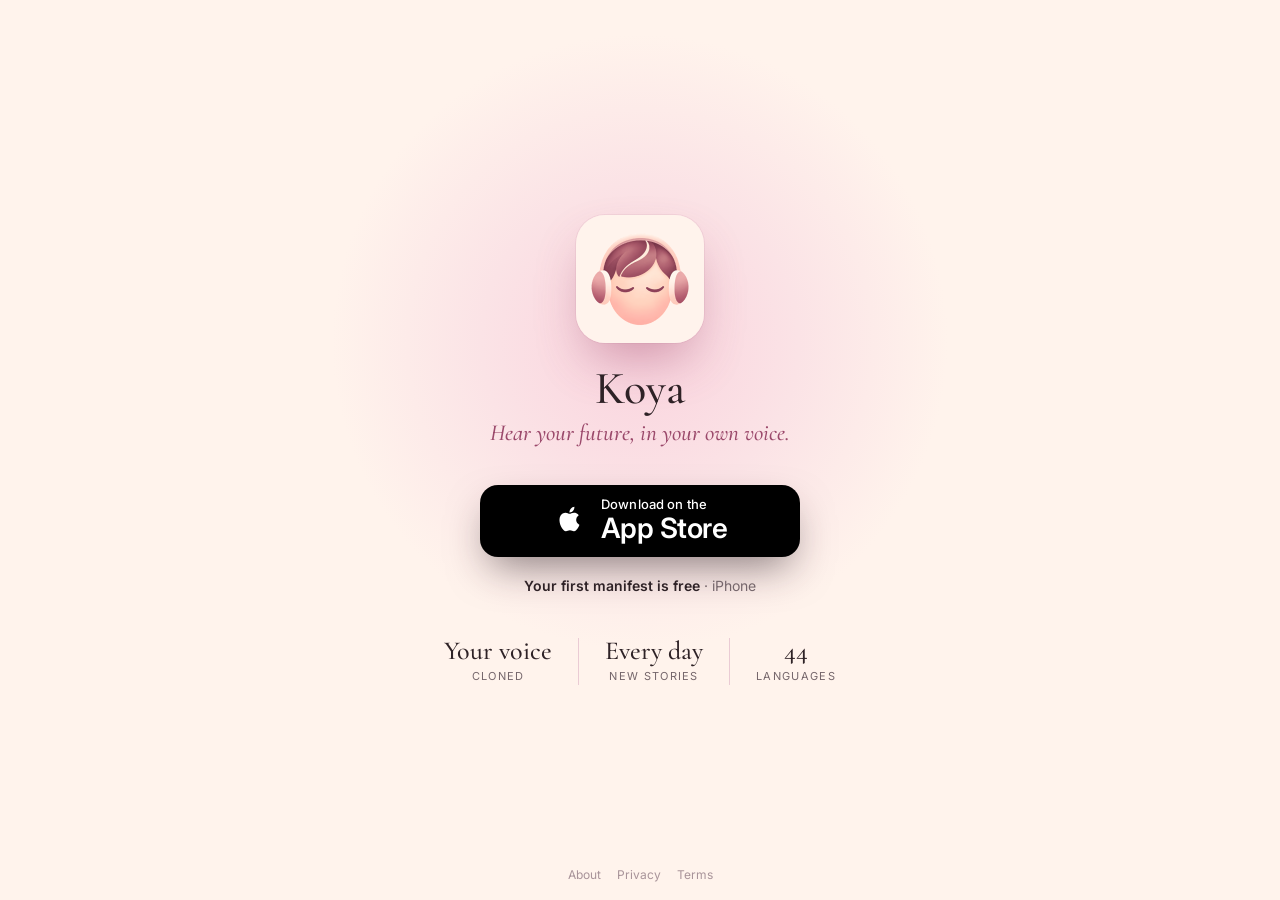
==== commit 3910817d: "/get: say "Your first manifest is free" to match the ads Co-Authored-By: Claude Opus 5.5 <noreply@an" ====
--- a/get.html
+++ b/get.html
@@ -4,10 +4,10 @@
 <meta charset="utf-8">
 <meta name="viewport" content="width=device-width, initial-scale=1, viewport-fit=cover">
 <title>Get Koya on the App Store</title>
-<meta name="description" content="Hear your future, in your own voice. A new manifestation story every morning. First story free on iPhone.">
+<meta name="description" content="Hear your future, in your own voice. A new manifestation story every morning. First manifest free on iPhone.">
 <link rel="canonical" href="https://koyamanifest.com/get">
 <meta property="og:title" content="Koya: hear your future, in your own voice">
-<meta property="og:description" content="A new manifestation story every morning, read to you in your own voice. First story free on iPhone.">
+<meta property="og:description" content="A new manifestation story every morning, read to you in your own voice. First manifest free on iPhone.">
 <meta property="og:image" content="https://koyamanifest.com/assets/og.jpg">
 <meta name="twitter:card" content="summary_large_image">
 <meta name="theme-color" content="#FFF3EC">
@@ -74,7 +74,7 @@
     <svg viewBox="0 0 24 24" aria-hidden="true"><path d="M16.37 12.6c-.02-2.2 1.8-3.26 1.88-3.31-1.03-1.5-2.62-1.7-3.18-1.72-1.35-.14-2.64.8-3.33.8-.69 0-1.74-.78-2.86-.76-1.47.02-2.83.86-3.59 2.18-1.53 2.650-.39 6.57 1.1 8.72.73 1.05 1.6 2.23 2.73 2.19 1.1-.04 1.51-.71 2.84-.71 1.32 0 1.7.71 2.86.69 1.18-.02 1.93-1.07 2.65-2.13.84-1.22 1.18-2.4 1.2-2.46-.03-.01-2.3-.88-2.32-3.49zM14.2 6.13c.6-.73 1.01-1.75.9-2.76-.87.04-1.92.58-2.54 1.31-.56.65-1.05 1.69-.92 2.68.97.08 1.96-.49 2.56-1.23z"/></svg>
     <span><small>Download on the</small><b>App Store</b></span>
   </a>
-  <p class="free"><b>Your first story is free</b> · iPhone</p>
+  <p class="free"><b>Your first manifest is free</b> · iPhone</p>
 
   <div class="facts">
     <div><b>Your voice</b><span>cloned</span></div><i></i>
